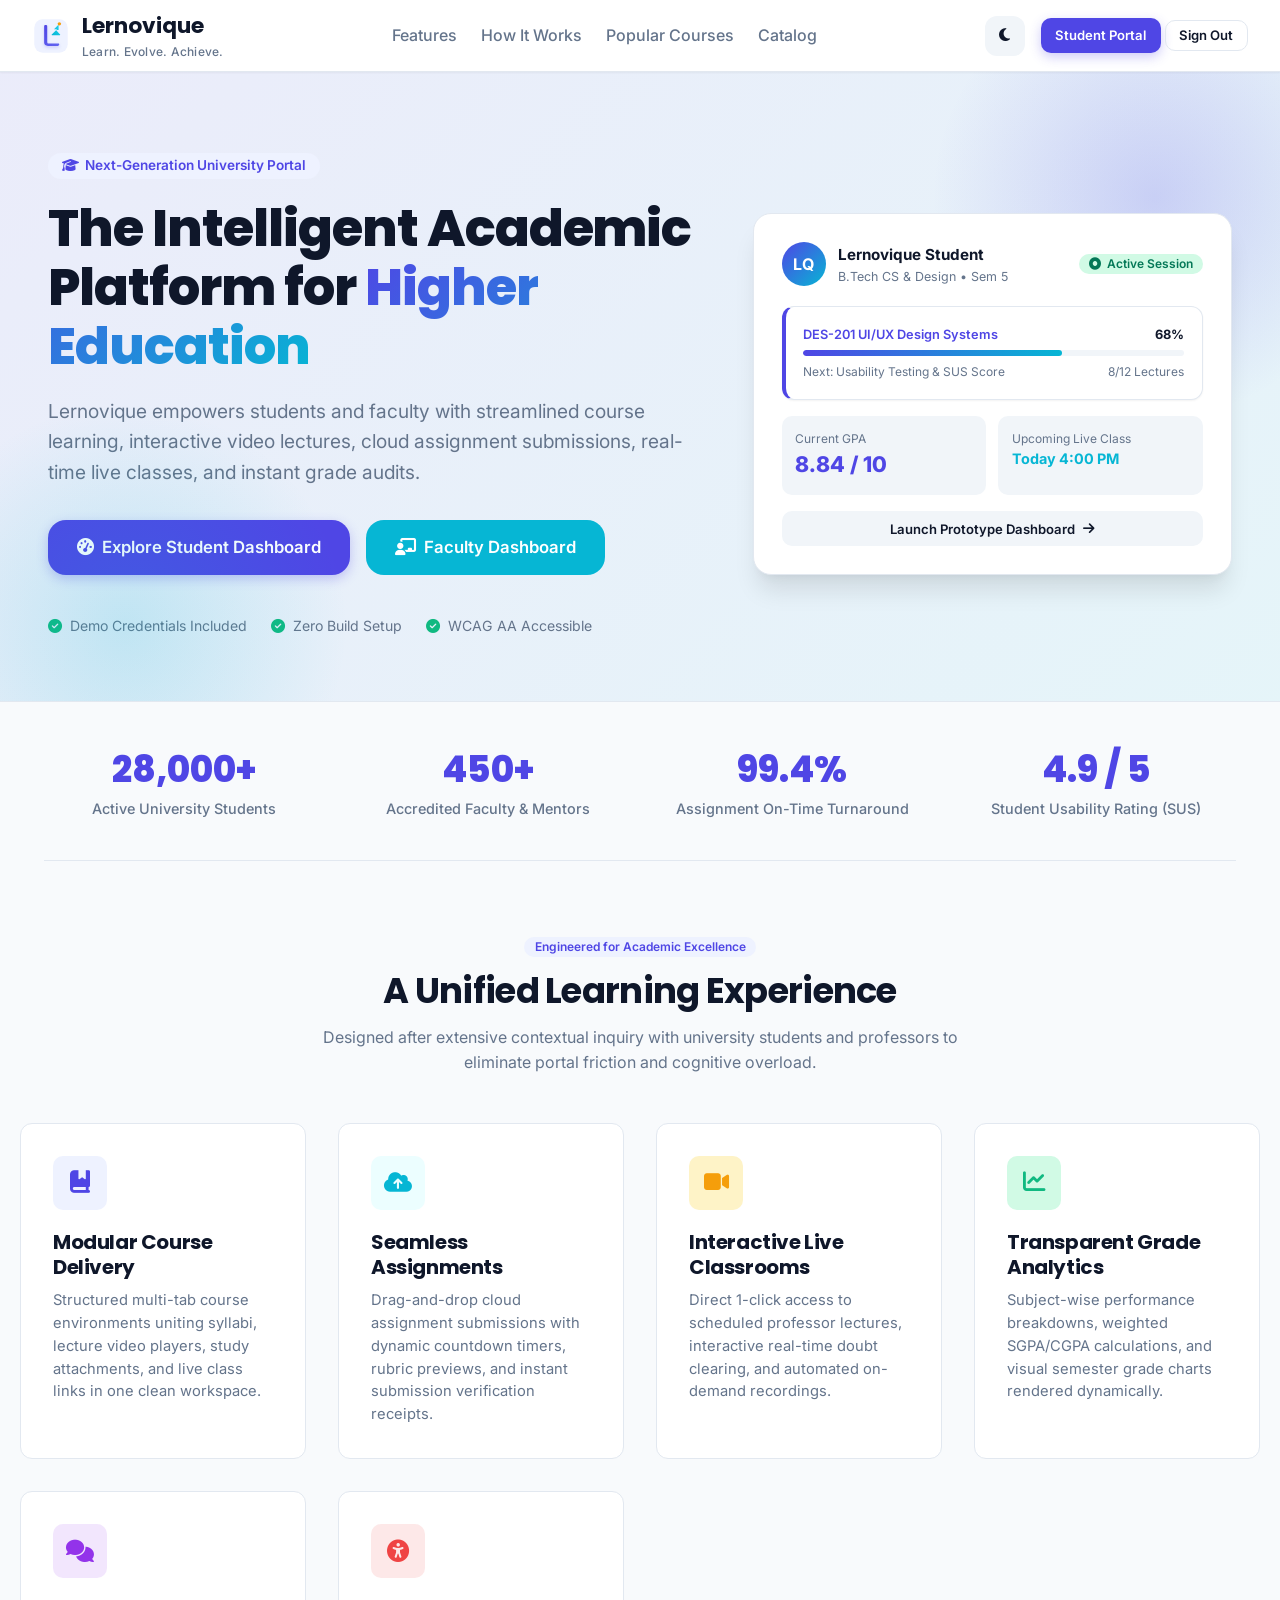
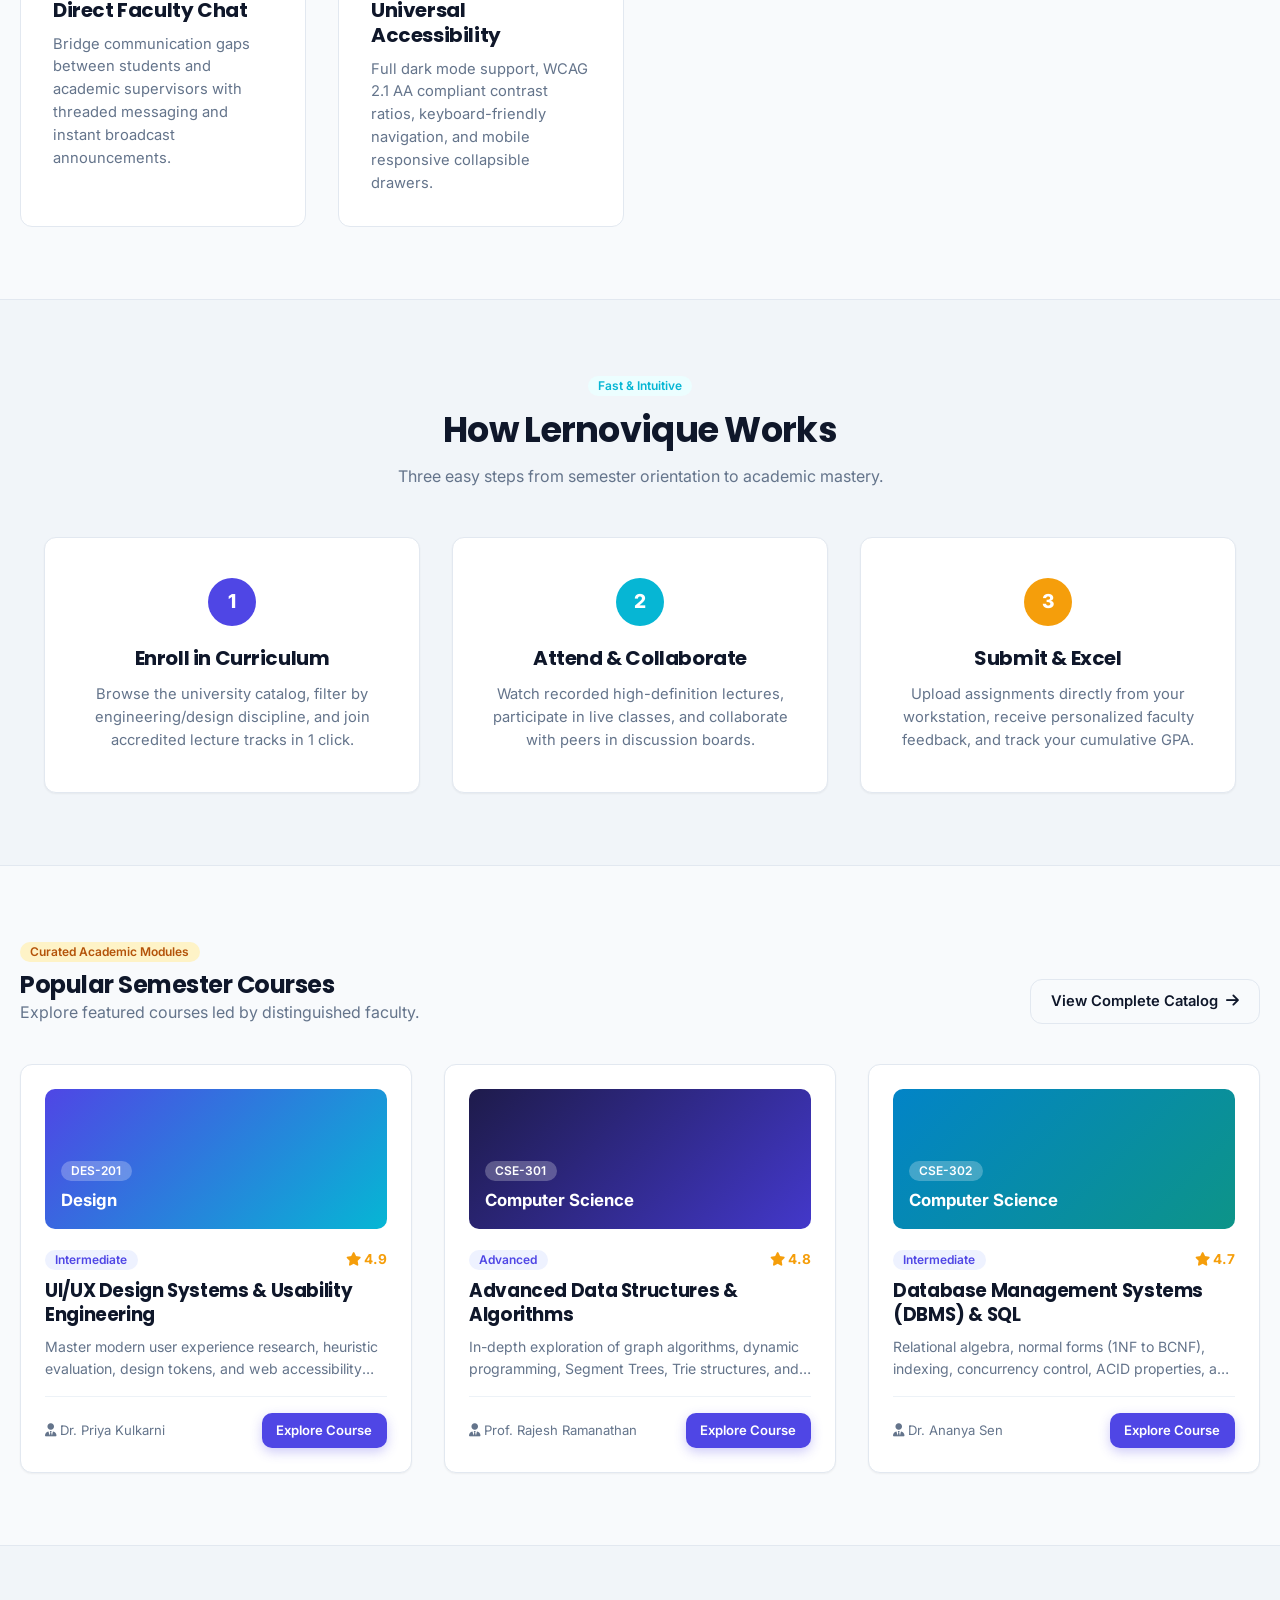
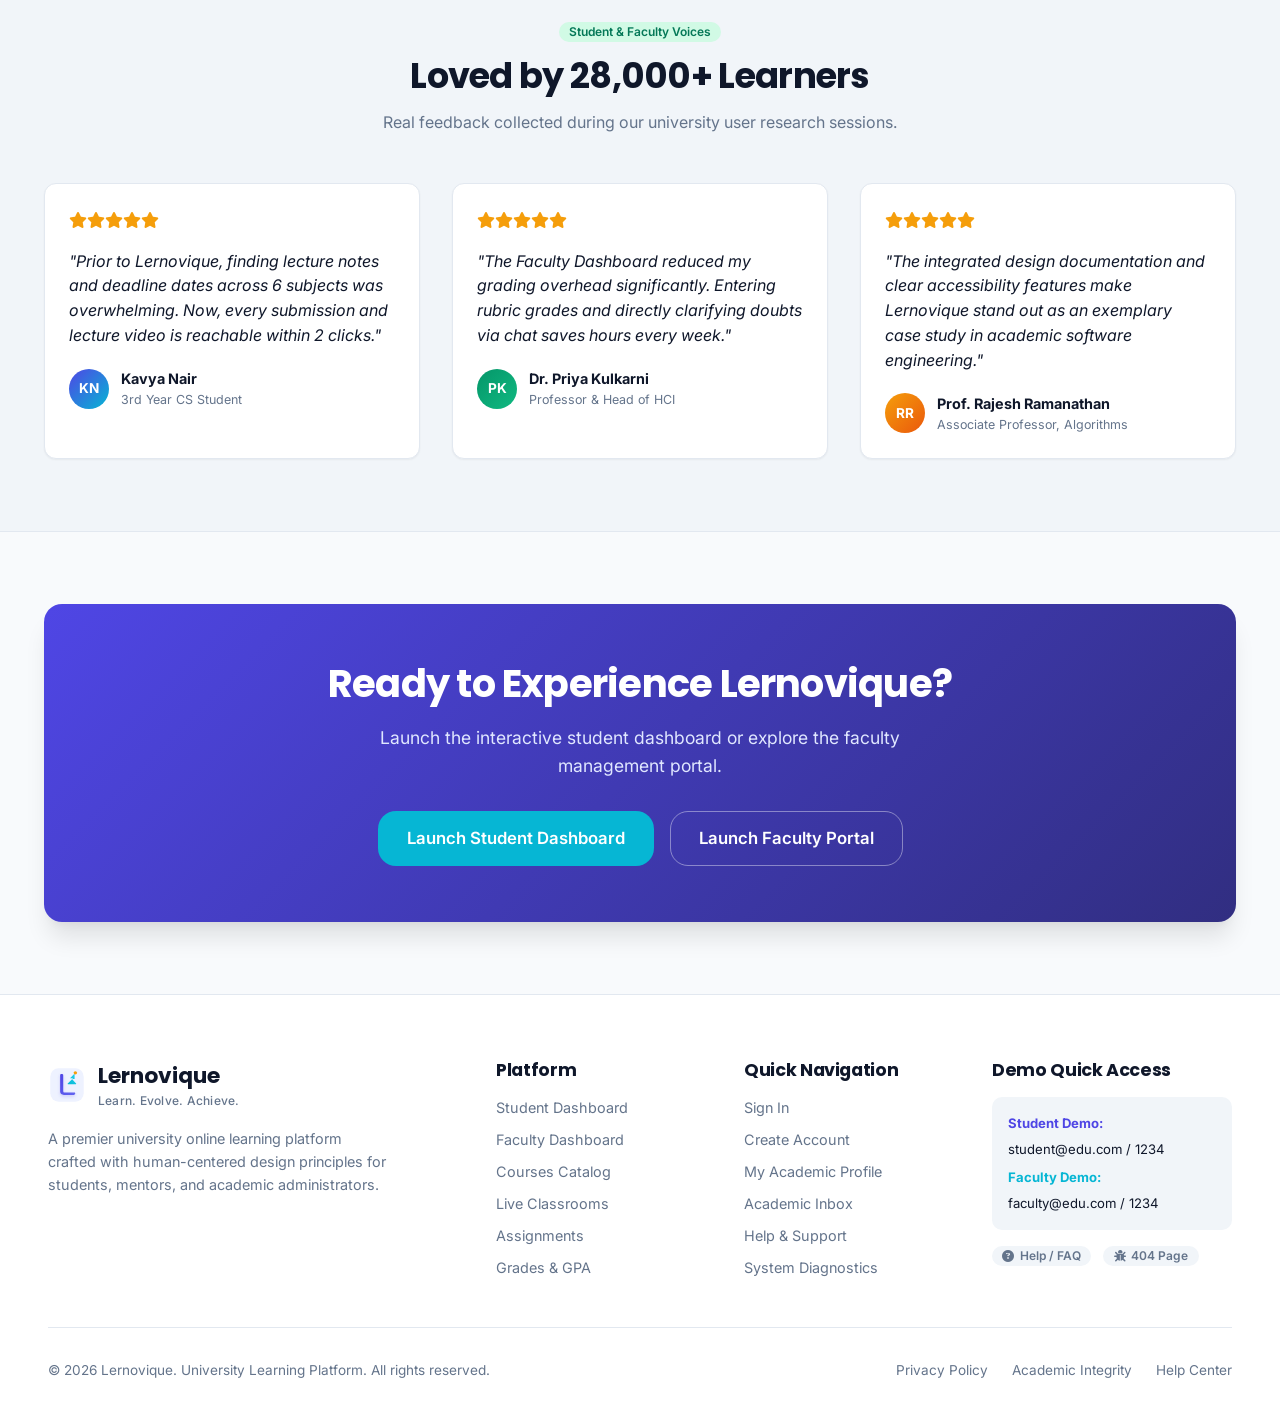
==== index.html @ 309f70dd "Initial Lernovique website" ====
<!DOCTYPE html>
<html lang="en">

<head>
  <meta charset="UTF-8">
  <meta name="viewport" content="width=device-width, initial-scale=1.0">
  <title>Lernovique - University Online Learning Platform | Learn. Evolve. Achieve.</title>
  <meta name="description"
    content="Lernovique is a state-of-the-art university online learning platform empowering students and faculty with modern course delivery, interactive assignments, live classrooms, and real-time grades.">
  <link rel="icon" type="image/svg+xml" href="assets/logo.svg">
  <link rel="stylesheet" href="https://cdnjs.cloudflare.com/ajax/libs/font-awesome/6.4.0/css/all.min.css">
  <link rel="stylesheet" href="css/style.css">
  <style>
    /* Landing page custom hero & section styling */
    .hero-section {
      background: linear-gradient(135deg, rgba(79, 70, 229, 0.08) 0%, rgba(6, 182, 212, 0.08) 100%);
      padding: 5rem 1.5rem 4rem;
      border-bottom: 1px solid var(--border-color);
      position: relative;
      overflow: hidden;
    }

    .hero-glow-1 {
      position: absolute;
      top: -100px;
      right: -100px;
      width: 450px;
      height: 450px;
      background: radial-gradient(circle, rgba(79, 70, 229, 0.2) 0%, transparent 70%);
      pointer-events: none;
    }

    .hero-glow-2 {
      position: absolute;
      bottom: -150px;
      left: -100px;
      width: 450px;
      height: 450px;
      background: radial-gradient(circle, rgba(6, 182, 212, 0.18) 0%, transparent 70%);
      pointer-events: none;
    }

    .hero-grid {
      display: grid;
      grid-template-columns: 1.15fr 0.85fr;
      gap: 3.5rem;
      align-items: center;
    }

    .hero-title {
      font-size: 3.2rem;
      font-weight: 800;
      line-height: 1.15;
      margin-bottom: 1.25rem;
    }

    .hero-title .gradient-text {
      background: linear-gradient(135deg, var(--primary) 0%, var(--secondary) 100%);
      -webkit-background-clip: text;
      -webkit-text-fill-color: transparent;
    }

    .hero-lead {
      font-size: 1.2rem;
      color: var(--text-muted);
      margin-bottom: 2rem;
      line-height: 1.6;
    }

    .hero-cta-group {
      display: flex;
      gap: 1rem;
      flex-wrap: wrap;
      margin-bottom: 2.5rem;
    }

    .hero-card-preview {
      background: var(--bg-surface);
      border: 1px solid var(--border-color);
      border-radius: var(--radius-xl);
      padding: 1.75rem;
      box-shadow: var(--shadow-xl);
      position: relative;
    }

    .stats-bar {
      display: grid;
      grid-template-columns: repeat(4, 1fr);
      gap: 1.5rem;
      padding: 2.5rem 0;
      border-bottom: 1px solid var(--border-color);
    }

    .stat-item {
      text-align: center;
    }

    .stat-number {
      font-size: 2.25rem;
      font-weight: 800;
      color: var(--primary);
      font-family: var(--font-heading);
    }

    .stat-label {
      color: var(--text-muted);
      font-size: 0.9rem;
      font-weight: 500;
    }

    .section-spacing {
      padding: 4.5rem 0;
    }

    .section-header {
      text-align: center;
      max-width: 680px;
      margin: 0 auto 3rem;
    }

    .section-header h2 {
      font-size: 2.2rem;
      margin-bottom: 0.75rem;
    }

    .features-grid {
      display: grid;
      grid-template-columns: repeat(auto-fit, minmax(280px, 1fr));
      gap: 2rem;
    }

    .feature-card {
      background: var(--bg-surface);
      border: 1px solid var(--border-color);
      border-radius: var(--radius-lg);
      padding: 2rem;
      transition: all var(--transition-fast);
    }

    .feature-card:hover {
      transform: translateY(-5px);
      box-shadow: var(--shadow-lg);
      border-color: var(--primary);
    }

    .feature-icon-wrapper {
      width: 54px;
      height: 54px;
      border-radius: var(--radius-md);
      display: flex;
      align-items: center;
      justify-content: center;
      font-size: 1.4rem;
      margin-bottom: 1.25rem;
    }

    .course-card-grid {
      display: grid;
      grid-template-columns: repeat(auto-fit, minmax(320px, 1fr));
      gap: 2rem;
    }

    .landing-footer {
      background: var(--bg-surface);
      border-top: 1px solid var(--border-color);
      padding: 4rem 1.5rem 2rem;
    }

    .footer-grid {
      display: grid;
      grid-template-columns: 2fr 1fr 1fr 1.2fr;
      gap: 3rem;
      margin-bottom: 3rem;
    }

    @media (max-width: 900px) {
      .hero-grid {
        grid-template-columns: 1fr;
      }

      .hero-title {
        font-size: 2.4rem;
      }

      .stats-bar {
        grid-template-columns: repeat(2, 1fr);
      }

      .footer-grid {
        grid-template-columns: 1fr 1fr;
      }
    }

    @media (max-width: 600px) {
      .footer-grid {
        grid-template-columns: 1fr;
      }
    }
  </style>
</head>

<body>

  <!-- Top Navigation Bar -->
  <header class="top-navbar">
    <div class="navbar-left">
      <a href="index.html" class="brand-badge">
        <img src="assets/logo.svg" alt="Lernovique Logo" class="brand-logo-img">
        <div>
          <span>Lernovique</span>
          <span class="brand-tagline-text">Learn. Evolve. Achieve.</span>
        </div>
      </a>
    </div>

    <nav class="navbar-center" style="display: flex; gap: 1.5rem; align-items: center;">
      <a href="#features" style="font-weight: 500; color: var(--text-muted);">Features</a>
      <a href="#how-it-works" style="font-weight: 500; color: var(--text-muted);">How It Works</a>
      <a href="#courses" style="font-weight: 500; color: var(--text-muted);">Popular Courses</a>
      <a href="pages/courses.html" style="font-weight: 500; color: var(--text-muted);">Catalog</a>
    </nav>

    <div class="navbar-right">
      <button class="btn btn-icon-only btn-subtle theme-toggle-btn" onclick="toggleTheme()" aria-label="Toggle Theme">
        <i class="fa-solid fa-moon"></i>
      </button>

      <div class="guest-only" style="display: flex; gap: 0.75rem;">
        <a href="pages/login.html" class="btn btn-outline btn-sm">Log In</a>
        <a href="pages/login.html?tab=register" class="btn btn-primary btn-sm">Get Started</a>
      </div>

      <div class="auth-only" style="display: none; align-items: center; gap: 0.75rem;">
        <a href="pages/dashboard.html" class="btn btn-primary btn-sm role-student-only">Student Portal</a>
        <a href="pages/faculty-dashboard.html" class="btn btn-primary btn-sm role-faculty-only">Faculty Portal</a>
        <button class="btn btn-outline btn-sm" onclick="handleLogout()">Sign Out</button>
      </div>
    </div>
  </header>

  <!-- Hero Section -->
  <section class="hero-section">
    <div class="hero-glow-1"></div>
    <div class="hero-glow-2"></div>
    <div class="container hero-grid">
      <div>
        <div class="badge badge-primary" style="margin-bottom: 1.25rem; font-size: 0.85rem; padding: 0.4rem 0.9rem;">
          <i class="fa-solid fa-graduation-cap"></i> Next-Generation University Portal
        </div>
        <h1 class="hero-title">
          The Intelligent Academic Platform for <span class="gradient-text">Higher Education</span>
        </h1>
        <p class="hero-lead">
          Lernovique empowers students and faculty with streamlined course learning, interactive video lectures, cloud
          assignment submissions, real-time live classes, and instant grade audits.
        </p>

        <div class="hero-cta-group">
          <a href="pages/dashboard.html" class="btn btn-primary btn-lg">
            <i class="fa-solid fa-gauge-high"></i> Explore Student Dashboard
          </a>
          <a href="pages/faculty-dashboard.html" class="btn btn-secondary btn-lg">
            <i class="fa-solid fa-chalkboard-user"></i> Faculty Dashboard
          </a>
        </div>

        <div style="display: flex; align-items: center; gap: 1.5rem; font-size: 0.88rem; color: var(--text-muted);">
          <div style="display: flex; align-items: center; gap: 0.5rem;">
            <i class="fa-solid fa-circle-check" style="color: var(--success);"></i> Demo Credentials Included
          </div>
          <div style="display: flex; align-items: center; gap: 0.5rem;">
            <i class="fa-solid fa-circle-check" style="color: var(--success);"></i> Zero Build Setup
          </div>
          <div style="display: flex; align-items: center; gap: 0.5rem;">
            <i class="fa-solid fa-circle-check" style="color: var(--success);"></i> WCAG AA Accessible
          </div>
        </div>
      </div>

      <!-- Hero Card Interactive Teaser -->
      <div class="hero-card-preview">
        <div style="display: flex; justify-content: space-between; align-items: center; margin-bottom: 1.25rem;">
          <div style="display: flex; align-items: center; gap: 0.75rem;">
            <div class="user-avatar" style="width: 44px; height: 44px; font-size: 1rem;">LQ</div>
            <div>
              <div style="font-weight: 700; font-size: 0.95rem;">Lernovique Student</div>
              <div style="font-size: 0.78rem; color: var(--text-muted);">B.Tech CS & Design • Sem 5</div>
            </div>
          </div>
          <span class="badge badge-success"><i class="fa-solid fa-circle-dot"></i> Active Session</span>
        </div>

        <div class="card" style="margin-bottom: 1rem; border-left: 4px solid var(--primary); padding: 1.1rem;">
          <div style="display: flex; justify-content: space-between; font-size: 0.8rem; margin-bottom: 0.35rem;">
            <span style="font-weight: 600; color: var(--primary);">DES-201 UI/UX Design Systems</span>
            <span style="font-weight: 700;">68%</span>
          </div>
          <div class="progress-bar-container" style="height: 6px;">
            <div class="progress-bar-fill" style="width: 68%;"></div>
          </div>
          <div
            style="font-size: 0.75rem; color: var(--text-muted); margin-top: 0.4rem; display: flex; justify-content: space-between;">
            <span>Next: Usability Testing & SUS Score</span>
            <span>8/12 Lectures</span>
          </div>
        </div>

        <div style="display: grid; grid-template-columns: 1fr 1fr; gap: 0.75rem; margin-bottom: 1rem;">
          <div style="background: var(--bg-subtle); padding: 0.85rem; border-radius: var(--radius-md);">
            <div style="font-size: 0.75rem; color: var(--text-muted);">Current GPA</div>
            <div style="font-size: 1.35rem; font-weight: 800; color: var(--primary);">8.84 / 10</div>
          </div>
          <div style="background: var(--bg-subtle); padding: 0.85rem; border-radius: var(--radius-md);">
            <div style="font-size: 0.75rem; color: var(--text-muted);">Upcoming Live Class</div>
            <div style="font-size: 0.9rem; font-weight: 700; color: var(--secondary);">Today 4:00 PM</div>
          </div>
        </div>

        <div style="text-align: center;">
          <a href="pages/dashboard.html" class="btn btn-subtle btn-sm" style="width: 100%;">
            Launch Prototype Dashboard <i class="fa-solid fa-arrow-right"></i>
          </a>
        </div>
      </div>
    </div>
  </section>

  <!-- Statistics Bar -->
  <section class="container">
    <div class="stats-bar">
      <div class="stat-item">
        <div class="stat-number">28,000+</div>
        <div class="stat-label">Active University Students</div>
      </div>
      <div class="stat-item">
        <div class="stat-number">450+</div>
        <div class="stat-label">Accredited Faculty & Mentors</div>
      </div>
      <div class="stat-item">
        <div class="stat-number">99.4%</div>
        <div class="stat-label">Assignment On-Time Turnaround</div>
      </div>
      <div class="stat-item">
        <div class="stat-number">4.9 / 5</div>
        <div class="stat-label">Student Usability Rating (SUS)</div>
      </div>
    </div>
  </section>

  <!-- Features Section -->
  <section id="features" class="container section-spacing">
    <div class="section-header">
      <span class="badge badge-primary" style="margin-bottom: 0.75rem;">Engineered for Academic Excellence</span>
      <h2>A Unified Learning Experience</h2>
      <p style="color: var(--text-muted);">Designed after extensive contextual inquiry with university students and
        professors to eliminate portal friction and cognitive overload.</p>
    </div>

    <div class="features-grid">
      <div class="feature-card">
        <div class="feature-icon-wrapper" style="background: var(--primary-light); color: var(--primary);">
          <i class="fa-solid fa-book-bookmark"></i>
        </div>
        <h3 style="margin-bottom: 0.6rem;">Modular Course Delivery</h3>
        <p style="color: var(--text-muted); font-size: 0.92rem;">
          Structured multi-tab course environments uniting syllabi, lecture video players, study attachments, and live
          class links in one clean workspace.
        </p>
      </div>

      <div class="feature-card">
        <div class="feature-icon-wrapper" style="background: var(--secondary-light); color: var(--secondary);">
          <i class="fa-solid fa-cloud-arrow-up"></i>
        </div>
        <h3 style="margin-bottom: 0.6rem;">Seamless Assignments</h3>
        <p style="color: var(--text-muted); font-size: 0.92rem;">
          Drag-and-drop cloud assignment submissions with dynamic countdown timers, rubric previews, and instant
          submission verification receipts.
        </p>
      </div>

      <div class="feature-card">
        <div class="feature-icon-wrapper" style="background: var(--accent-light); color: var(--accent);">
          <i class="fa-solid fa-video"></i>
        </div>
        <h3 style="margin-bottom: 0.6rem;">Interactive Live Classrooms</h3>
        <p style="color: var(--text-muted); font-size: 0.92rem;">
          Direct 1-click access to scheduled professor lectures, interactive real-time doubt clearing, and automated
          on-demand recordings.
        </p>
      </div>

      <div class="feature-card">
        <div class="feature-icon-wrapper" style="background: var(--success-light); color: var(--success);">
          <i class="fa-solid fa-chart-line"></i>
        </div>
        <h3 style="margin-bottom: 0.6rem;">Transparent Grade Analytics</h3>
        <p style="color: var(--text-muted); font-size: 0.92rem;">
          Subject-wise performance breakdowns, weighted SGPA/CGPA calculations, and visual semester grade charts
          rendered dynamically.
        </p>
      </div>

      <div class="feature-card">
        <div class="feature-icon-wrapper" style="background: rgba(147, 51, 234, 0.12); color: #9333EA;">
          <i class="fa-solid fa-comments"></i>
        </div>
        <h3 style="margin-bottom: 0.6rem;">Direct Faculty Chat</h3>
        <p style="color: var(--text-muted); font-size: 0.92rem;">
          Bridge communication gaps between students and academic supervisors with threaded messaging and instant
          broadcast announcements.
        </p>
      </div>

      <div class="feature-card">
        <div class="feature-icon-wrapper" style="background: rgba(239, 68, 68, 0.12); color: var(--danger);">
          <i class="fa-solid fa-universal-access"></i>
        </div>
        <h3 style="margin-bottom: 0.6rem;">Universal Accessibility</h3>
        <p style="color: var(--text-muted); font-size: 0.92rem;">
          Full dark mode support, WCAG 2.1 AA compliant contrast ratios, keyboard-friendly navigation, and mobile
          responsive collapsible drawers.
        </p>
      </div>
    </div>
  </section>

  <!-- How It Works Section -->
  <section id="how-it-works"
    style="background-color: var(--bg-subtle); padding: 4.5rem 0; border-top: 1px solid var(--border-color); border-bottom: 1px solid var(--border-color);">
    <div class="container">
      <div class="section-header">
        <span class="badge badge-secondary" style="margin-bottom: 0.75rem;">Fast & Intuitive</span>
        <h2>How Lernovique Works</h2>
        <p style="color: var(--text-muted);">Three easy steps from semester orientation to academic mastery.</p>
      </div>

      <div style="display: grid; grid-template-columns: repeat(auto-fit, minmax(280px, 1fr)); gap: 2rem;">
        <div class="card" style="text-align: center; padding: 2.5rem 1.5rem;">
          <div
            style="width: 48px; height: 48px; border-radius: 50%; background: var(--primary); color: #fff; display: flex; align-items: center; justify-content: center; margin: 0 auto 1.25rem; font-weight: 800; font-size: 1.2rem;">
            1</div>
          <h3 style="margin-bottom: 0.75rem;">Enroll in Curriculum</h3>
          <p style="color: var(--text-muted); font-size: 0.92rem;">Browse the university catalog, filter by
            engineering/design discipline, and join accredited lecture tracks in 1 click.</p>
        </div>

        <div class="card" style="text-align: center; padding: 2.5rem 1.5rem;">
          <div
            style="width: 48px; height: 48px; border-radius: 50%; background: var(--secondary); color: #fff; display: flex; align-items: center; justify-content: center; margin: 0 auto 1.25rem; font-weight: 800; font-size: 1.2rem;">
            2</div>
          <h3 style="margin-bottom: 0.75rem;">Attend & Collaborate</h3>
          <p style="color: var(--text-muted); font-size: 0.92rem;">Watch recorded high-definition lectures, participate
            in live classes, and collaborate with peers in discussion boards.</p>
        </div>

        <div class="card" style="text-align: center; padding: 2.5rem 1.5rem;">
          <div
            style="width: 48px; height: 48px; border-radius: 50%; background: var(--accent); color: #fff; display: flex; align-items: center; justify-content: center; margin: 0 auto 1.25rem; font-weight: 800; font-size: 1.2rem;">
            3</div>
          <h3 style="margin-bottom: 0.75rem;">Submit & Excel</h3>
          <p style="color: var(--text-muted); font-size: 0.92rem;">Upload assignments directly from your workstation,
            receive personalized faculty feedback, and track your cumulative GPA.</p>
        </div>
      </div>
    </div>
  </section>

  <!-- Popular Courses Section -->
  <section id="courses" class="container section-spacing">
    <div
      style="display: flex; justify-content: space-between; align-items: flex-end; margin-bottom: 2.5rem; flex-wrap: wrap; gap: 1rem;">
      <div>
        <span class="badge badge-accent" style="margin-bottom: 0.5rem;">Curated Academic Modules</span>
        <h2>Popular Semester Courses</h2>
        <p style="color: var(--text-muted);">Explore featured courses led by distinguished faculty.</p>
      </div>
      <a href="pages/courses.html" class="btn btn-outline">
        View Complete Catalog <i class="fa-solid fa-arrow-right"></i>
      </a>
    </div>

    <div class="course-card-grid" id="featured-courses-container">
      <!-- Injected via JavaScript from mock-data.js -->
    </div>
  </section>

  <!-- Testimonials -->
  <section
    style="background-color: var(--bg-subtle); padding: 4.5rem 0; border-top: 1px solid var(--border-color); border-bottom: 1px solid var(--border-color);">
    <div class="container">
      <div class="section-header">
        <span class="badge badge-success" style="margin-bottom: 0.75rem;">Student & Faculty Voices</span>
        <h2>Loved by 28,000+ Learners</h2>
        <p style="color: var(--text-muted);">Real feedback collected during our university user research sessions.</p>
      </div>

      <div style="display: grid; grid-template-columns: repeat(auto-fit, minmax(300px, 1fr)); gap: 2rem;">
        <div class="card">
          <div style="color: #F59E0B; margin-bottom: 1rem;">
            <i class="fa-solid fa-star"></i><i class="fa-solid fa-star"></i><i class="fa-solid fa-star"></i><i
              class="fa-solid fa-star"></i><i class="fa-solid fa-star"></i>
          </div>
          <p style="font-style: italic; color: var(--text-main); margin-bottom: 1.25rem;">
            "Prior to Lernovique, finding lecture notes and deadline dates across 6 subjects was overwhelming. Now,
            every submission and lecture video is reachable within 2 clicks."
          </p>
          <div style="display: flex; align-items: center; gap: 0.75rem;">
            <div class="user-avatar" style="width: 40px; height: 40px;">KN</div>
            <div>
              <div style="font-weight: 700; font-size: 0.9rem;">Kavya Nair</div>
              <div style="font-size: 0.78rem; color: var(--text-muted);">3rd Year CS Student</div>
            </div>
          </div>
        </div>

        <div class="card">
          <div style="color: #F59E0B; margin-bottom: 1rem;">
            <i class="fa-solid fa-star"></i><i class="fa-solid fa-star"></i><i class="fa-solid fa-star"></i><i
              class="fa-solid fa-star"></i><i class="fa-solid fa-star"></i>
          </div>
          <p style="font-style: italic; color: var(--text-main); margin-bottom: 1.25rem;">
            "The Faculty Dashboard reduced my grading overhead significantly. Entering rubric grades and directly
            clarifying doubts via chat saves hours every week."
          </p>
          <div style="display: flex; align-items: center; gap: 0.75rem;">
            <div class="user-avatar"
              style="width: 40px; height: 40px; background: linear-gradient(135deg, #059669, #10B981);">PK</div>
            <div>
              <div style="font-weight: 700; font-size: 0.9rem;">Dr. Priya Kulkarni</div>
              <div style="font-size: 0.78rem; color: var(--text-muted);">Professor & Head of HCI</div>
            </div>
          </div>
        </div>

        <div class="card">
          <div style="color: #F59E0B; margin-bottom: 1rem;">
            <i class="fa-solid fa-star"></i><i class="fa-solid fa-star"></i><i class="fa-solid fa-star"></i><i
              class="fa-solid fa-star"></i><i class="fa-solid fa-star"></i>
          </div>
          <p style="font-style: italic; color: var(--text-main); margin-bottom: 1.25rem;">
            "The integrated design documentation and clear accessibility features make Lernovique stand out as an
            exemplary case study in academic software engineering."
          </p>
          <div style="display: flex; align-items: center; gap: 0.75rem;">
            <div class="user-avatar"
              style="width: 40px; height: 40px; background: linear-gradient(135deg, #F59E0B, #EA580C);">RR</div>
            <div>
              <div style="font-weight: 700; font-size: 0.9rem;">Prof. Rajesh Ramanathan</div>
              <div style="font-size: 0.78rem; color: var(--text-muted);">Associate Professor, Algorithms</div>
            </div>
          </div>
        </div>
      </div>
    </div>
  </section>

  <!-- CTA Banner -->
  <section class="container" style="padding: 4.5rem 1.5rem;">
    <div
      style="background: linear-gradient(135deg, var(--primary) 0%, #312E81 100%); border-radius: var(--radius-xl); padding: 3.5rem 2rem; color: #FFFFFF; text-align: center; position: relative; overflow: hidden; box-shadow: var(--shadow-xl);">
      <h2 style="color: #FFFFFF; font-size: 2.4rem; margin-bottom: 1rem;">Ready to Experience Lernovique?</h2>
      <p style="color: #E0E7FF; max-width: 620px; margin: 0 auto 2rem; font-size: 1.1rem;">
        Launch the interactive student dashboard or explore the faculty management portal.
      </p>
      <div style="display: flex; justify-content: center; gap: 1rem; flex-wrap: wrap;">
        <a href="pages/dashboard.html" class="btn btn-secondary btn-lg">Launch Student Dashboard</a>
        <a href="pages/faculty-dashboard.html" class="btn btn-outline btn-lg"
          style="color: #FFFFFF; border-color: rgba(255,255,255,0.4);">Launch Faculty Portal</a>
      </div>
    </div>
  </section>

  <!-- Footer -->
  <footer class="landing-footer">
    <div class="container">
      <div class="footer-grid">
        <div>
          <div class="brand-badge" style="margin-bottom: 1rem;">
            <img src="assets/logo.svg" alt="Lernovique Logo" class="brand-logo-img">
            <div>
              <span>Lernovique</span>
              <span class="brand-tagline-text">Learn. Evolve. Achieve.</span>
            </div>
          </div>
          <p style="color: var(--text-muted); font-size: 0.9rem; line-height: 1.6; max-width: 340px;">
            A premier university online learning platform crafted with human-centered design principles for students,
            mentors, and academic administrators.
          </p>
        </div>

        <div>
          <h4 style="margin-bottom: 1rem;">Platform</h4>
          <ul style="list-style: none; display: flex; flex-direction: column; gap: 0.6rem; font-size: 0.9rem;">
            <li><a href="pages/dashboard.html" style="color: var(--text-muted);">Student Dashboard</a></li>
            <li><a href="pages/faculty-dashboard.html" style="color: var(--text-muted);">Faculty Dashboard</a></li>
            <li><a href="pages/courses.html" style="color: var(--text-muted);">Courses Catalog</a></li>
            <li><a href="pages/live.html" style="color: var(--text-muted);">Live Classrooms</a></li>
            <li><a href="pages/assignments.html" style="color: var(--text-muted);">Assignments</a></li>
            <li><a href="pages/grades.html" style="color: var(--text-muted);">Grades & GPA</a></li>
          </ul>
        </div>

        <div>
          <h4 style="margin-bottom: 1rem;">Quick Navigation</h4>
          <ul style="list-style: none; display: flex; flex-direction: column; gap: 0.6rem; font-size: 0.9rem;">
            <li><a href="pages/login.html" style="color: var(--text-muted);">Sign In</a></li>
            <li><a href="pages/login.html?tab=register" style="color: var(--text-muted);">Create Account</a></li>
            <li><a href="pages/profile.html" style="color: var(--text-muted);">My Academic Profile</a></li>
            <li><a href="pages/messages.html" style="color: var(--text-muted);">Academic Inbox</a></li>
            <li><a href="pages/help.html" style="color: var(--text-muted);">Help & Support</a></li>
            <li><a href="pages/404.html" style="color: var(--text-muted);">System Diagnostics</a></li>
          </ul>
        </div>

        <div>
          <h4 style="margin-bottom: 1rem;">Demo Quick Access</h4>
          <div
            style="background: var(--bg-subtle); padding: 1rem; border-radius: var(--radius-md); font-size: 0.82rem; margin-bottom: 1rem;">
            <div style="font-weight: 700; margin-bottom: 0.35rem; color: var(--primary);">Student Demo:</div>
            <div>student@edu.com / 1234</div>
            <div style="font-weight: 700; margin-top: 0.5rem; margin-bottom: 0.35rem; color: var(--secondary);">Faculty
              Demo:</div>
            <div>faculty@edu.com / 1234</div>
          </div>
          <div style="display: flex; gap: 0.75rem;">
            <a href="pages/help.html" class="badge badge-subtle"><i class="fa-solid fa-circle-question"></i> Help /
              FAQ</a>
            <a href="pages/404.html" class="badge badge-subtle"><i class="fa-solid fa-bug"></i> 404 Page</a>
          </div>
        </div>
      </div>

      <div
        style="border-top: 1px solid var(--border-color); padding-top: 2rem; display: flex; justify-content: space-between; align-items: center; flex-wrap: wrap; gap: 1rem; font-size: 0.85rem; color: var(--text-muted);">
        <div>&copy; 2026 Lernovique. University Learning Platform. All rights reserved.</div>
        <div style="display: flex; gap: 1.5rem;">
          <a href="pages/help.html" style="color: var(--text-muted);">Privacy Policy</a>
          <a href="pages/help.html" style="color: var(--text-muted);">Academic Integrity</a>
          <a href="pages/help.html" style="color: var(--text-muted);">Help Center</a>
        </div>
      </div>
    </div>
  </footer>

  <!-- Scripts -->
  <script src="js/mock-data.js"></script>
  <script src="js/app.js"></script>
  <script>
    // Populate featured courses on landing page
    document.addEventListener("DOMContentLoaded", () => {
      const data = getLernoviqueData();
      const container = document.getElementById("featured-courses-container");
      if (container && data.courses) {
        const topCourses = data.courses.slice(0, 3);
        container.innerHTML = topCourses.map(course => `
          <div class="card card-interactive" style="display: flex; flex-direction: column;">
            <div style="height: 140px; border-radius: var(--radius-md); background: ${course.thumbnailGradient}; margin-bottom: 1.25rem; display: flex; align-items: flex-end; padding: 1rem; color: #FFFFFF;">
              <div>
                <span class="badge" style="background: rgba(255,255,255,0.25); color: #FFFFFF; backdrop-filter: blur(4px); margin-bottom: 0.4rem;">${course.code}</span>
                <div style="font-weight: 700; font-size: 1.05rem;">${course.category}</div>
              </div>
            </div>
            <div style="flex: 1;">
              <div style="display: flex; justify-content: space-between; align-items: center; margin-bottom: 0.5rem;">
                <span class="badge badge-primary">${course.level}</span>
                <span style="font-size: 0.85rem; font-weight: 700; color: #F59E0B;"><i class="fa-solid fa-star"></i> ${course.rating}</span>
              </div>
              <h3 style="font-size: 1.15rem; margin-bottom: 0.5rem; line-height: 1.35;">${course.title}</h3>
              <p style="color: var(--text-muted); font-size: 0.88rem; margin-bottom: 1rem; display: -webkit-box; -webkit-line-clamp: 2; -webkit-box-orient: vertical; overflow: hidden;">
                ${course.description}
              </p>
            </div>
            <div style="border-top: 1px solid var(--border-subtle); padding-top: 1rem; display: flex; justify-content: space-between; align-items: center;">
              <span style="font-size: 0.82rem; color: var(--text-muted);"><i class="fa-solid fa-user-tie"></i> ${course.instructor}</span>
              <a href="pages/course-detail.html?id=${course.id}" class="btn btn-primary btn-sm">Explore Course</a>
            </div>
          </div>
        `).join("");
      }
    });
  </script>
</body>

</html>
---- css/style.css ----
/* ==========================================================================
   Lernovique Design System & Global Styles
   Brand: Lernovique - University Online Learning Platform
   Tagline: Learn. Evolve. Achieve.
   Design Tokens:
   - Primary: #4F46E5, Secondary: #06B6D4, Accent: #F59E0B
   - Success: #10B981, Danger: #EF4444, Warning: #F59E0B
   - Light Mode: Bg #F8FAFC, Surface #FFFFFF, Text #0F172A, Muted #64748B
   - Dark Mode:  Bg #0F172A, Surface #1E293B, Text #F8FAFC, Muted #94A3B8
   - Typography: Poppins (Headings) + Inter (Body)
   ========================================================================== */

@import url('https://fonts.googleapis.com/css2?family=Inter:wght@300;400;500;600;700&family=Poppins:wght@500;600;700;800&display=swap');

:root {
  /* Colors */
  --primary: #4F46E5;
  --primary-hover: #4338CA;
  --primary-light: #EEF2FF;
  --primary-glow: rgba(79, 70, 229, 0.25);

  --secondary: #06B6D4;
  --secondary-hover: #0891B2;
  --secondary-light: #ECFEFF;

  --accent: #F59E0B;
  --accent-hover: #D97706;
  --accent-light: #FEF3C7;

  --success: #10B981;
  --success-light: #D1FAE5;
  --danger: #EF4444;
  --danger-light: #FEE2E2;

  /* Neutrals - Light Theme */
  --bg-main: #F8FAFC;
  --bg-surface: #FFFFFF;
  --bg-subtle: #F1F5F9;
  --bg-card: #FFFFFF;
  --border-color: #E2E8F0;
  --border-subtle: #EDF2F7;

  --text-main: #0F172A;
  --text-muted: #64748B;
  --text-inverse: #FFFFFF;

  /* Typography */
  --font-heading: 'Poppins', -apple-system, BlinkMacSystemFont, 'Segoe UI', Roboto, sans-serif;
  --font-body: 'Inter', -apple-system, BlinkMacSystemFont, 'Segoe UI', Roboto, sans-serif;

  /* Radius & Shadows */
  --radius-sm: 6px;
  --radius-md: 10px;
  --radius-lg: 12px;
  --radius-xl: 18px;
  --radius-full: 9999px;

  --shadow-sm: 0 1px 2px 0 rgba(0, 0, 0, 0.05);
  --shadow-md: 0 4px 6px -1px rgba(0, 0, 0, 0.07), 0 2px 4px -2px rgba(0, 0, 0, 0.05);
  --shadow-lg: 0 10px 15px -3px rgba(0, 0, 0, 0.08), 0 4px 6px -4px rgba(0, 0, 0, 0.04);
  --shadow-xl: 0 20px 25px -5px rgba(0, 0, 0, 0.1), 0 8px 10px -6px rgba(0, 0, 0, 0.05);
  --shadow-glow: 0 0 20px rgba(79, 70, 229, 0.2);

  /* Layout */
  --sidebar-width: 260px;
  --sidebar-collapsed-width: 76px;
  --navbar-height: 72px;
  --transition-fast: 0.18s ease;
  --transition-normal: 0.28s cubic-bezier(0.4, 0, 0.2, 1);
}

/* Dark Mode Overrides */
[data-theme="dark"] {
  --bg-main: #0B0F19;
  --bg-surface: #131C2E;
  --bg-subtle: #1A263D;
  --bg-card: #182235;
  --border-color: #26354D;
  --border-subtle: #1F2D42;

  --text-main: #F8FAFC;
  --text-muted: #94A3B8;
  --text-inverse: #0B0F19;

  --primary-light: rgba(79, 70, 229, 0.15);
  --secondary-light: rgba(6, 182, 212, 0.15);
  --accent-light: rgba(245, 158, 11, 0.15);
  --success-light: rgba(16, 185, 129, 0.15);
  --danger-light: rgba(239, 68, 68, 0.15);

  --shadow-md: 0 4px 12px 0 rgba(0, 0, 0, 0.45);
  --shadow-lg: 0 10px 25px -3px rgba(0, 0, 0, 0.5);
  --shadow-xl: 0 20px 30px -5px rgba(0, 0, 0, 0.6);
}

/* ==========================================================================
   Base & Resets
   ========================================================================== */
*, *::before, *::after {
  box-sizing: border-box;
  margin: 0;
  padding: 0;
}

html {
  font-size: 16px;
  scroll-behavior: smooth;
  text-rendering: optimizeLegibility;
  -webkit-font-smoothing: antialiased;
}

body {
  font-family: var(--font-body);
  font-size: 1rem;
  line-height: 1.55;
  color: var(--text-main);
  background-color: var(--bg-main);
  min-height: 100vh;
  display: flex;
  flex-direction: column;
  transition: background-color var(--transition-normal), color var(--transition-normal);
}

h1, h2, h3, h4, h5, h6 {
  font-family: var(--font-heading);
  color: var(--text-main);
  font-weight: 700;
  line-height: 1.25;
  letter-spacing: -0.02em;
}

h1 { font-size: 2rem; } /* 32px */
h2 { font-size: 1.5rem; } /* 24px */
h3 { font-size: 1.25rem; } /* 20px */
h4 { font-size: 1.1rem; }
p { margin-bottom: 0.75rem; }
p:last-child { margin-bottom: 0; }

a {
  color: var(--primary);
  text-decoration: none;
  transition: color var(--transition-fast);
}
a:hover {
  color: var(--primary-hover);
}

button, input, select, textarea {
  font-family: inherit;
  font-size: inherit;
  color: inherit;
}

img, svg {
  vertical-align: middle;
  max-width: 100%;
}

/* Accessible outline */
:focus-visible {
  outline: 2px solid var(--primary);
  outline-offset: 2px;
}

/* ==========================================================================
   Layout Containers
   ========================================================================== */
.site-wrapper {
  display: flex;
  min-height: 100vh;
  width: 100%;
}

.main-content {
  flex: 1;
  display: flex;
  flex-direction: column;
  min-width: 0;
  background-color: var(--bg-main);
}

.content-body {
  flex: 1;
  padding: 1.75rem 2rem;
  max-width: 1400px;
  width: 100%;
  margin: 0 auto;
}

.container {
  width: 100%;
  max-width: 1240px;
  margin: 0 auto;
  padding: 0 1.5rem;
}

/* ==========================================================================
   Navbar
   ========================================================================== */
.top-navbar {
  height: var(--navbar-height);
  background-color: var(--bg-surface);
  border-bottom: 1px solid var(--border-color);
  position: sticky;
  top: 0;
  z-index: 40;
  display: flex;
  align-items: center;
  justify-content: space-between;
  padding: 0 2rem;
  box-shadow: var(--shadow-sm);
  backdrop-filter: blur(10px);
}

.navbar-left {
  display: flex;
  align-items: center;
  gap: 1.25rem;
}

.brand-badge {
  display: flex;
  align-items: center;
  gap: 0.75rem;
  font-family: var(--font-heading);
  font-weight: 700;
  font-size: 1.35rem;
  color: var(--text-main);
}

.brand-logo-img {
  width: 38px;
  height: 38px;
  object-fit: contain;
}

.brand-tagline-text {
  font-size: 0.75rem;
  color: var(--text-muted);
  font-weight: 500;
  font-family: var(--font-body);
  display: block;
  letter-spacing: 0.02em;
}

.navbar-right {
  display: flex;
  align-items: center;
  gap: 1rem;
}

/* Search bar in nav */
.nav-search-box {
  position: relative;
  display: flex;
  align-items: center;
}
.nav-search-input {
  background-color: var(--bg-subtle);
  border: 1px solid var(--border-color);
  border-radius: var(--radius-full);
  padding: 0.5rem 1rem 0.5rem 2.4rem;
  font-size: 0.875rem;
  width: 240px;
  transition: all var(--transition-fast);
}
.nav-search-input:focus {
  width: 300px;
  border-color: var(--primary);
  background-color: var(--bg-surface);
  box-shadow: 0 0 0 3px var(--primary-glow);
}
.nav-search-icon {
  position: absolute;
  left: 0.85rem;
  color: var(--text-muted);
  font-size: 0.9rem;
  pointer-events: none;
}

/* ==========================================================================
   Sidebar Navigation
   ========================================================================== */
.sidebar {
  width: var(--sidebar-width);
  background-color: var(--bg-surface);
  border-right: 1px solid var(--border-color);
  display: flex;
  flex-direction: column;
  flex-shrink: 0;
  position: sticky;
  top: 0;
  height: 100vh;
  z-index: 50;
  transition: width var(--transition-normal), transform var(--transition-normal);
}

.sidebar-header {
  height: var(--navbar-height);
  display: flex;
  align-items: center;
  padding: 0 1.25rem;
  border-bottom: 1px solid var(--border-color);
  justify-content: space-between;
}

.sidebar-menu {
  list-style: none;
  padding: 1rem 0.75rem;
  overflow-y: auto;
  flex: 1;
}

.sidebar-section-title {
  font-size: 0.72rem;
  text-transform: uppercase;
  letter-spacing: 0.08em;
  font-weight: 700;
  color: var(--text-muted);
  padding: 0.85rem 0.75rem 0.35rem;
}

.sidebar-link {
  display: flex;
  align-items: center;
  gap: 0.85rem;
  padding: 0.7rem 0.85rem;
  color: var(--text-muted);
  font-weight: 500;
  font-size: 0.92rem;
  border-radius: var(--radius-lg);
  margin-bottom: 0.25rem;
  transition: all var(--transition-fast);
  position: relative;
}

.sidebar-link:hover {
  background-color: var(--bg-subtle);
  color: var(--primary);
  transform: translateX(3px);
}

.sidebar-link.active {
  background-color: var(--primary-light);
  color: var(--primary);
  font-weight: 600;
}

.sidebar-link.active::before {
  content: '';
  position: absolute;
  left: 0;
  top: 15%;
  height: 70%;
  width: 4px;
  background-color: var(--primary);
  border-radius: 0 4px 4px 0;
}

.sidebar-link i, .sidebar-link svg {
  font-size: 1.15rem;
  width: 20px;
  text-align: center;
}

.sidebar-footer {
  padding: 1rem;
  border-top: 1px solid var(--border-color);
  background-color: var(--bg-surface);
}

/* User mini profile in sidebar */
.user-profile-badge {
  display: flex;
  align-items: center;
  gap: 0.75rem;
  padding: 0.5rem;
  border-radius: var(--radius-md);
  background-color: var(--bg-subtle);
  cursor: pointer;
  transition: background-color var(--transition-fast);
}
.user-profile-badge:hover {
  background-color: var(--border-color);
}
.user-avatar {
  width: 38px;
  height: 38px;
  border-radius: 50%;
  background: linear-gradient(135deg, var(--primary), var(--secondary));
  color: #fff;
  font-weight: 700;
  font-size: 0.85rem;
  display: flex;
  align-items: center;
  justify-content: center;
  flex-shrink: 0;
}
.user-info-text {
  min-width: 0;
  flex: 1;
}
.user-name {
  font-size: 0.85rem;
  font-weight: 600;
  white-space: nowrap;
  overflow: hidden;
  text-overflow: ellipsis;
}
.user-role-label {
  font-size: 0.72rem;
  color: var(--text-muted);
  text-transform: capitalize;
}

/* ==========================================================================
   Buttons & Interactive Elements
   ========================================================================== */
.btn {
  display: inline-flex;
  align-items: center;
  justify-content: center;
  gap: 0.5rem;
  padding: 0.65rem 1.25rem;
  font-size: 0.92rem;
  font-weight: 600;
  border-radius: var(--radius-lg);
  cursor: pointer;
  border: 1px solid transparent;
  transition: all var(--transition-fast);
  white-space: nowrap;
}

.btn:active {
  transform: scale(0.98);
}

.btn-primary {
  background-color: var(--primary);
  color: #FFFFFF;
  box-shadow: 0 4px 12px rgba(79, 70, 229, 0.28);
}
.btn-primary:hover {
  background-color: var(--primary-hover);
  color: #FFFFFF;
  box-shadow: 0 6px 16px rgba(79, 70, 229, 0.38);
}

.btn-secondary {
  background-color: var(--secondary);
  color: #FFFFFF;
}
.btn-secondary:hover {
  background-color: var(--secondary-hover);
  color: #FFFFFF;
}

.btn-outline {
  background-color: transparent;
  border-color: var(--border-color);
  color: var(--text-main);
}
.btn-outline:hover {
  background-color: var(--bg-subtle);
  border-color: var(--text-muted);
}

.btn-subtle {
  background-color: var(--bg-subtle);
  color: var(--text-main);
}
.btn-subtle:hover {
  background-color: var(--border-color);
}

.btn-danger {
  background-color: var(--danger);
  color: #FFFFFF;
}
.btn-danger:hover {
  background-color: #DC2626;
  color: #FFFFFF;
}

.btn-success {
  background-color: var(--success);
  color: #FFFFFF;
}
.btn-success:hover {
  background-color: #059669;
  color: #FFFFFF;
}

.btn-sm {
  padding: 0.4rem 0.85rem;
  font-size: 0.82rem;
  border-radius: var(--radius-md);
}

.btn-lg {
  padding: 0.85rem 1.75rem;
  font-size: 1.05rem;
  border-radius: var(--radius-xl);
}

.btn-icon-only {
  width: 40px;
  height: 40px;
  padding: 0;
  border-radius: var(--radius-lg);
  display: inline-flex;
  align-items: center;
  justify-content: center;
}

/* ==========================================================================
   Cards & Surfaces
   ========================================================================== */
.card {
  background-color: var(--bg-card);
  border: 1px solid var(--border-color);
  border-radius: var(--radius-lg);
  padding: 1.5rem;
  box-shadow: var(--shadow-sm);
  transition: transform var(--transition-fast), box-shadow var(--transition-fast), border-color var(--transition-fast);
}

.card:hover {
  box-shadow: var(--shadow-md);
}

.card-interactive:hover {
  transform: translateY(-3px);
  border-color: var(--primary);
  box-shadow: var(--shadow-lg);
}

.card-header {
  display: flex;
  align-items: center;
  justify-content: space-between;
  margin-bottom: 1.25rem;
  padding-bottom: 0.75rem;
  border-bottom: 1px solid var(--border-subtle);
}

.card-title {
  font-size: 1.15rem;
  font-weight: 700;
  display: flex;
  align-items: center;
  gap: 0.5rem;
}

/* ==========================================================================
   Badges, Pills & Indicators
   ========================================================================== */
.badge {
  display: inline-flex;
  align-items: center;
  gap: 0.35rem;
  padding: 0.25rem 0.65rem;
  font-size: 0.75rem;
  font-weight: 600;
  border-radius: var(--radius-full);
  line-height: 1;
}

.badge-primary { background: var(--primary-light); color: var(--primary); }
.badge-secondary { background: var(--secondary-light); color: var(--secondary); }
.badge-accent { background: var(--accent-light); color: #B45309; }
.badge-success { background: var(--success-light); color: #047857; }
.badge-danger { background: var(--danger-light); color: #B91C1C; }
.badge-subtle { background: var(--bg-subtle); color: var(--text-muted); }

/* Status Dot */
.status-dot {
  width: 8px;
  height: 8px;
  border-radius: 50%;
  display: inline-block;
}
.status-dot.active { background-color: var(--success); box-shadow: 0 0 6px var(--success); }
.status-dot.pending { background-color: var(--accent); }
.status-dot.danger { background-color: var(--danger); }

/* ==========================================================================
   Progress Bar
   ========================================================================== */
.progress-bar-container {
  width: 100%;
  height: 8px;
  background-color: var(--bg-subtle);
  border-radius: var(--radius-full);
  overflow: hidden;
  position: relative;
}

.progress-bar-fill {
  height: 100%;
  background: linear-gradient(90deg, var(--primary), var(--secondary));
  border-radius: var(--radius-full);
  transition: width 0.6s cubic-bezier(0.4, 0, 0.2, 1);
}

/* ==========================================================================
   Breadcrumb & Page Header
   ========================================================================== */
.breadcrumb-nav {
  display: flex;
  align-items: center;
  gap: 0.5rem;
  font-size: 0.85rem;
  color: var(--text-muted);
  margin-bottom: 0.85rem;
}
.breadcrumb-nav a {
  color: var(--text-muted);
}
.breadcrumb-nav a:hover {
  color: var(--primary);
}
.breadcrumb-separator {
  opacity: 0.5;
}

.page-header-row {
  display: flex;
  align-items: center;
  justify-content: space-between;
  margin-bottom: 1.75rem;
  flex-wrap: wrap;
  gap: 1rem;
}
.page-title {
  font-size: 1.85rem;
  margin-bottom: 0.25rem;
}
.page-subtitle {
  color: var(--text-muted);
  font-size: 0.95rem;
}

/* ==========================================================================
   Tables
   ========================================================================== */
.table-responsive {
  width: 100%;
  overflow-x: auto;
  border-radius: var(--radius-lg);
  border: 1px solid var(--border-color);
  background-color: var(--bg-surface);
}

.custom-table {
  width: 100%;
  border-collapse: collapse;
  text-align: left;
  font-size: 0.92rem;
}

.custom-table th {
  background-color: var(--bg-subtle);
  color: var(--text-muted);
  font-weight: 600;
  padding: 0.85rem 1.25rem;
  font-size: 0.82rem;
  text-transform: uppercase;
  letter-spacing: 0.04em;
  border-bottom: 1px solid var(--border-color);
}

.custom-table td {
  padding: 1rem 1.25rem;
  border-bottom: 1px solid var(--border-color);
  color: var(--text-main);
  vertical-align: middle;
}

.custom-table tr:last-child td {
  border-bottom: none;
}

.custom-table tbody tr:hover {
  background-color: var(--bg-subtle);
}

/* ==========================================================================
   Forms & Inputs
   ========================================================================== */
.form-group {
  margin-bottom: 1.25rem;
}
.form-label {
  display: block;
  font-size: 0.88rem;
  font-weight: 600;
  margin-bottom: 0.45rem;
  color: var(--text-main);
}
.form-control {
  width: 100%;
  padding: 0.65rem 1rem;
  background-color: var(--bg-surface);
  border: 1px solid var(--border-color);
  border-radius: var(--radius-md);
  color: var(--text-main);
  font-size: 0.92rem;
  transition: all var(--transition-fast);
}
.form-control:focus {
  border-color: var(--primary);
  box-shadow: 0 0 0 3px var(--primary-glow);
  outline: none;
}
.form-hint {
  font-size: 0.78rem;
  color: var(--text-muted);
  margin-top: 0.35rem;
}

/* ==========================================================================
   Tabs
   ========================================================================== */
.tabs-nav {
  display: flex;
  border-bottom: 1px solid var(--border-color);
  gap: 0.5rem;
  margin-bottom: 1.5rem;
  overflow-x: auto;
}
.tab-btn {
  padding: 0.75rem 1.25rem;
  background: none;
  border: none;
  border-bottom: 2px solid transparent;
  color: var(--text-muted);
  font-weight: 600;
  font-size: 0.92rem;
  cursor: pointer;
  transition: all var(--transition-fast);
  white-space: nowrap;
  display: flex;
  align-items: center;
  gap: 0.5rem;
}
.tab-btn:hover {
  color: var(--primary);
}
.tab-btn.active {
  color: var(--primary);
  border-bottom-color: var(--primary);
}

.tab-pane {
  display: none;
}
.tab-pane.active {
  display: block;
  animation: fadeIn 0.25s ease;
}

@keyframes fadeIn {
  from { opacity: 0; transform: translateY(4px); }
  to { opacity: 1; transform: translateY(0); }
}

/* ==========================================================================
   Modals & Toasts
   ========================================================================== */
.modal-overlay {
  position: fixed;
  inset: 0;
  background-color: rgba(15, 23, 42, 0.65);
  backdrop-filter: blur(4px);
  z-index: 100;
  display: flex;
  align-items: center;
  justify-content: center;
  padding: 1.5rem;
  opacity: 0;
  visibility: hidden;
  transition: all var(--transition-normal);
}
.modal-overlay.open {
  opacity: 1;
  visibility: visible;
}
.modal-box {
  background-color: var(--bg-surface);
  border-radius: var(--radius-xl);
  border: 1px solid var(--border-color);
  box-shadow: var(--shadow-xl);
  max-width: 580px;
  width: 100%;
  transform: scale(0.95);
  transition: transform var(--transition-normal);
  max-height: 90vh;
  overflow-y: auto;
}
.modal-overlay.open .modal-box {
  transform: scale(1);
}
.modal-header {
  padding: 1.25rem 1.5rem;
  border-bottom: 1px solid var(--border-color);
  display: flex;
  align-items: center;
  justify-content: space-between;
}
.modal-body {
  padding: 1.5rem;
}
.modal-footer {
  padding: 1rem 1.5rem;
  border-top: 1px solid var(--border-color);
  display: flex;
  align-items: center;
  justify-content: flex-end;
  gap: 0.75rem;
}

/* Toasts Container */
#toast-container {
  position: fixed;
  bottom: 24px;
  right: 24px;
  z-index: 120;
  display: flex;
  flex-direction: column;
  gap: 10px;
  pointer-events: none;
}
.toast {
  pointer-events: auto;
  background-color: var(--bg-surface);
  color: var(--text-main);
  padding: 0.85rem 1.25rem;
  border-radius: var(--radius-lg);
  border-left: 5px solid var(--primary);
  box-shadow: var(--shadow-lg);
  display: flex;
  align-items: center;
  gap: 0.85rem;
  min-width: 280px;
  max-width: 420px;
  animation: slideInRight 0.3s ease forwards;
  font-size: 0.9rem;
}
.toast.toast-success { border-left-color: var(--success); }
.toast.toast-error { border-left-color: var(--danger); }
.toast.toast-warning { border-left-color: var(--accent); }

@keyframes slideInRight {
  from { transform: translateX(100%); opacity: 0; }
  to { transform: translateX(0); opacity: 1; }
}

/* ==========================================================================
   Device Wireframe Shell (for Part B Wireframes)
   ========================================================================== */
.device-frame {
  background-color: #E2E8F0;
  border: 12px solid #334155;
  border-radius: 24px;
  box-shadow: 0 20px 40px rgba(0,0,0,0.15);
  margin: 1.5rem 0;
  overflow: hidden;
  position: relative;
}
.device-frame-header {
  background-color: #334155;
  padding: 6px 16px;
  display: flex;
  align-items: center;
  gap: 8px;
}
.device-dot {
  width: 10px;
  height: 10px;
  border-radius: 50%;
  background-color: #94A3B8;
}
.device-dot.red { background-color: #F87171; }
.device-dot.yellow { background-color: #FBBF24; }
.device-dot.green { background-color: #34D399; }
.device-url-bar {
  background-color: #1E293B;
  color: #94A3B8;
  font-family: monospace;
  font-size: 0.75rem;
  padding: 3px 12px;
  border-radius: 20px;
  flex: 1;
  text-align: center;
}
.device-screen-wireframe {
  background-color: #F8FAFC;
  padding: 1.5rem;
  color: #475569;
  font-family: monospace;
}
.figure-caption {
  font-weight: 700;
  font-size: 0.95rem;
  color: var(--text-main);
  text-align: center;
  margin-top: 0.75rem;
  margin-bottom: 2rem;
}
.figure-caption span {
  color: var(--primary);
}

/* Wireframe grayscale blocks */
.wf-box {
  background-color: #E2E8F0;
  border: 2px dashed #94A3B8;
  border-radius: 6px;
  padding: 1rem;
  text-align: center;
  font-size: 0.85rem;
  color: #64748B;
  font-weight: 600;
}
.wf-line {
  background-color: #CBD5E1;
  height: 10px;
  border-radius: 4px;
  margin-bottom: 8px;
}
.wf-line.short { width: 40%; }
.wf-line.medium { width: 70%; }
.wf-line.long { width: 95%; }

/* ==========================================================================
   Responsive & Mobile
   ========================================================================== */
.mobile-toggle-btn {
  display: none;
  background: none;
  border: none;
  font-size: 1.5rem;
  color: var(--text-main);
  cursor: pointer;
}

@media (max-width: 992px) {
  .sidebar {
    position: fixed;
    transform: translateX(-100%);
    box-shadow: var(--shadow-xl);
  }
  .sidebar.open {
    transform: translateX(0);
  }
  .mobile-toggle-btn {
    display: inline-flex;
  }
  .nav-search-box {
    display: none;
  }
  .content-body {
    padding: 1.25rem 1rem;
  }
}

@media (max-width: 640px) {
  h1 { font-size: 1.6rem; }
  h2 { font-size: 1.3rem; }
  .top-navbar {
    padding: 0 1rem;
  }
  .page-header-row {
    flex-direction: column;
    align-items: flex-start;
  }
}
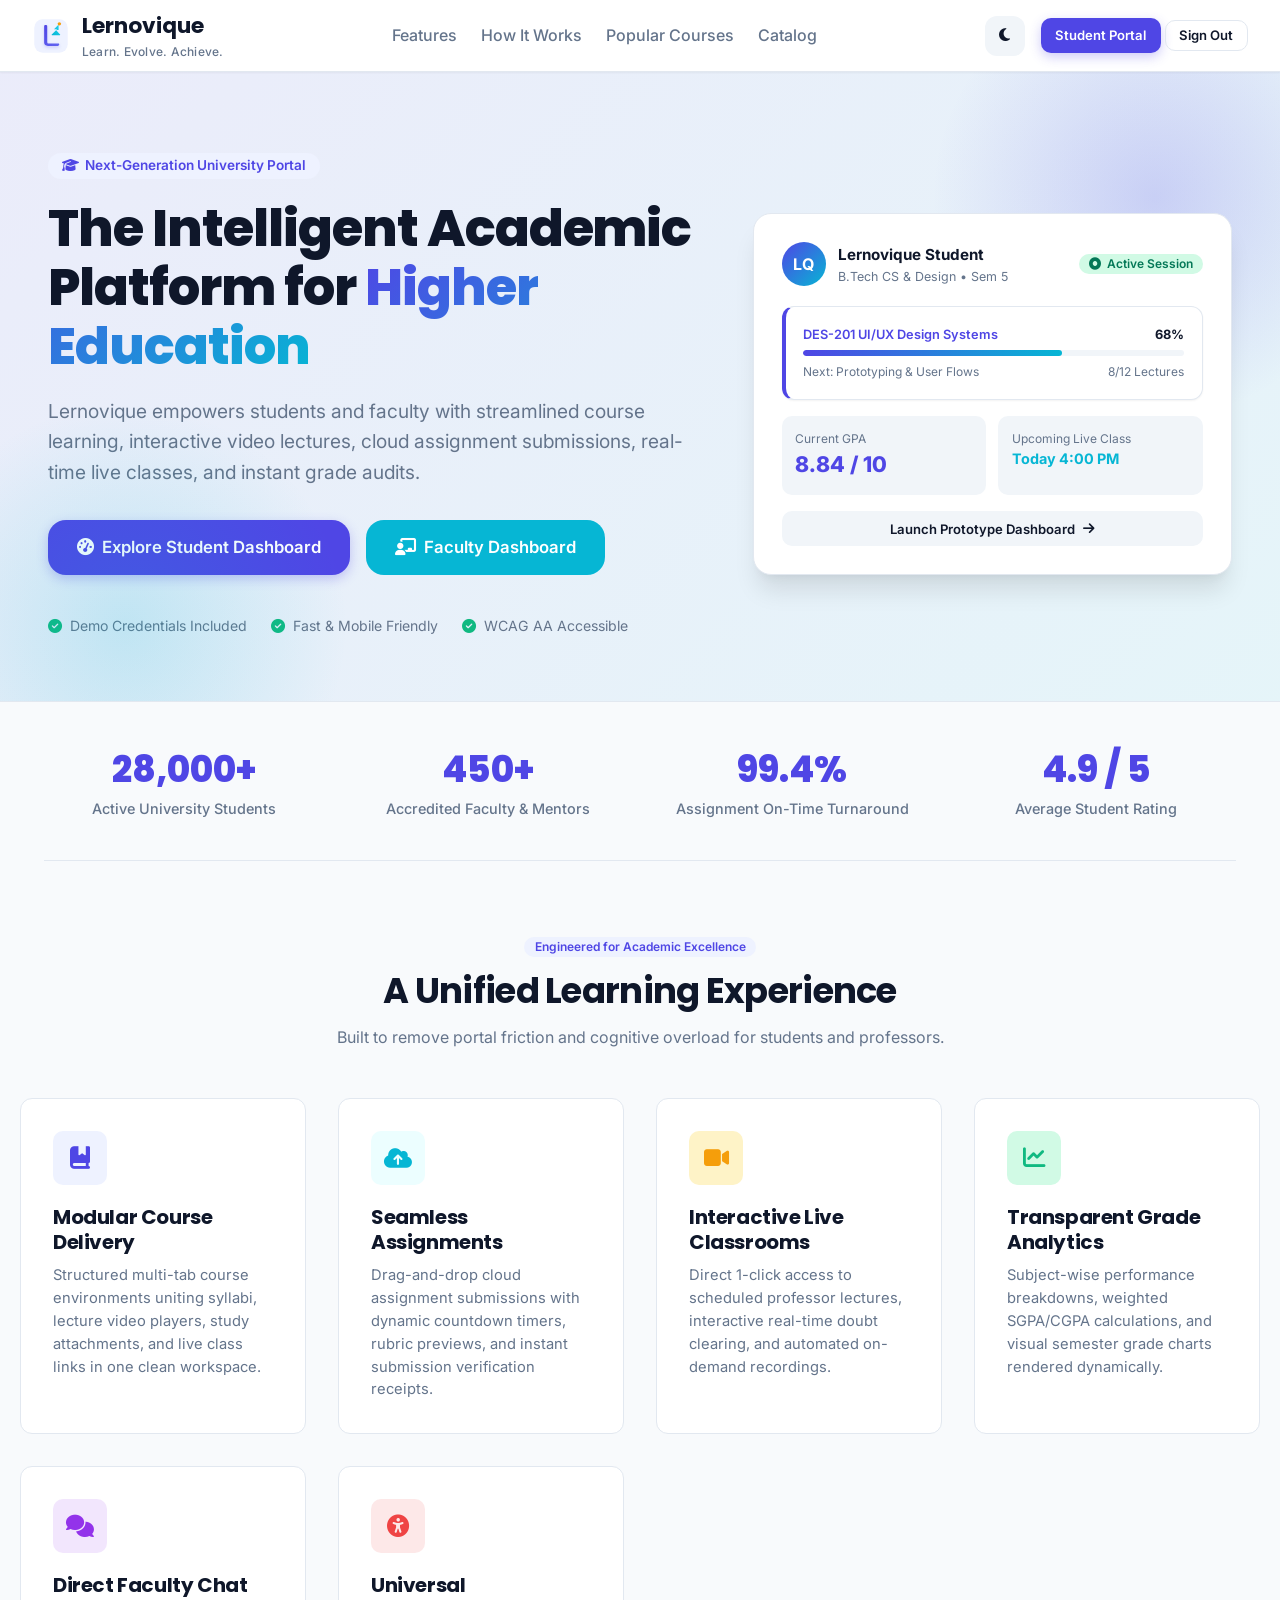
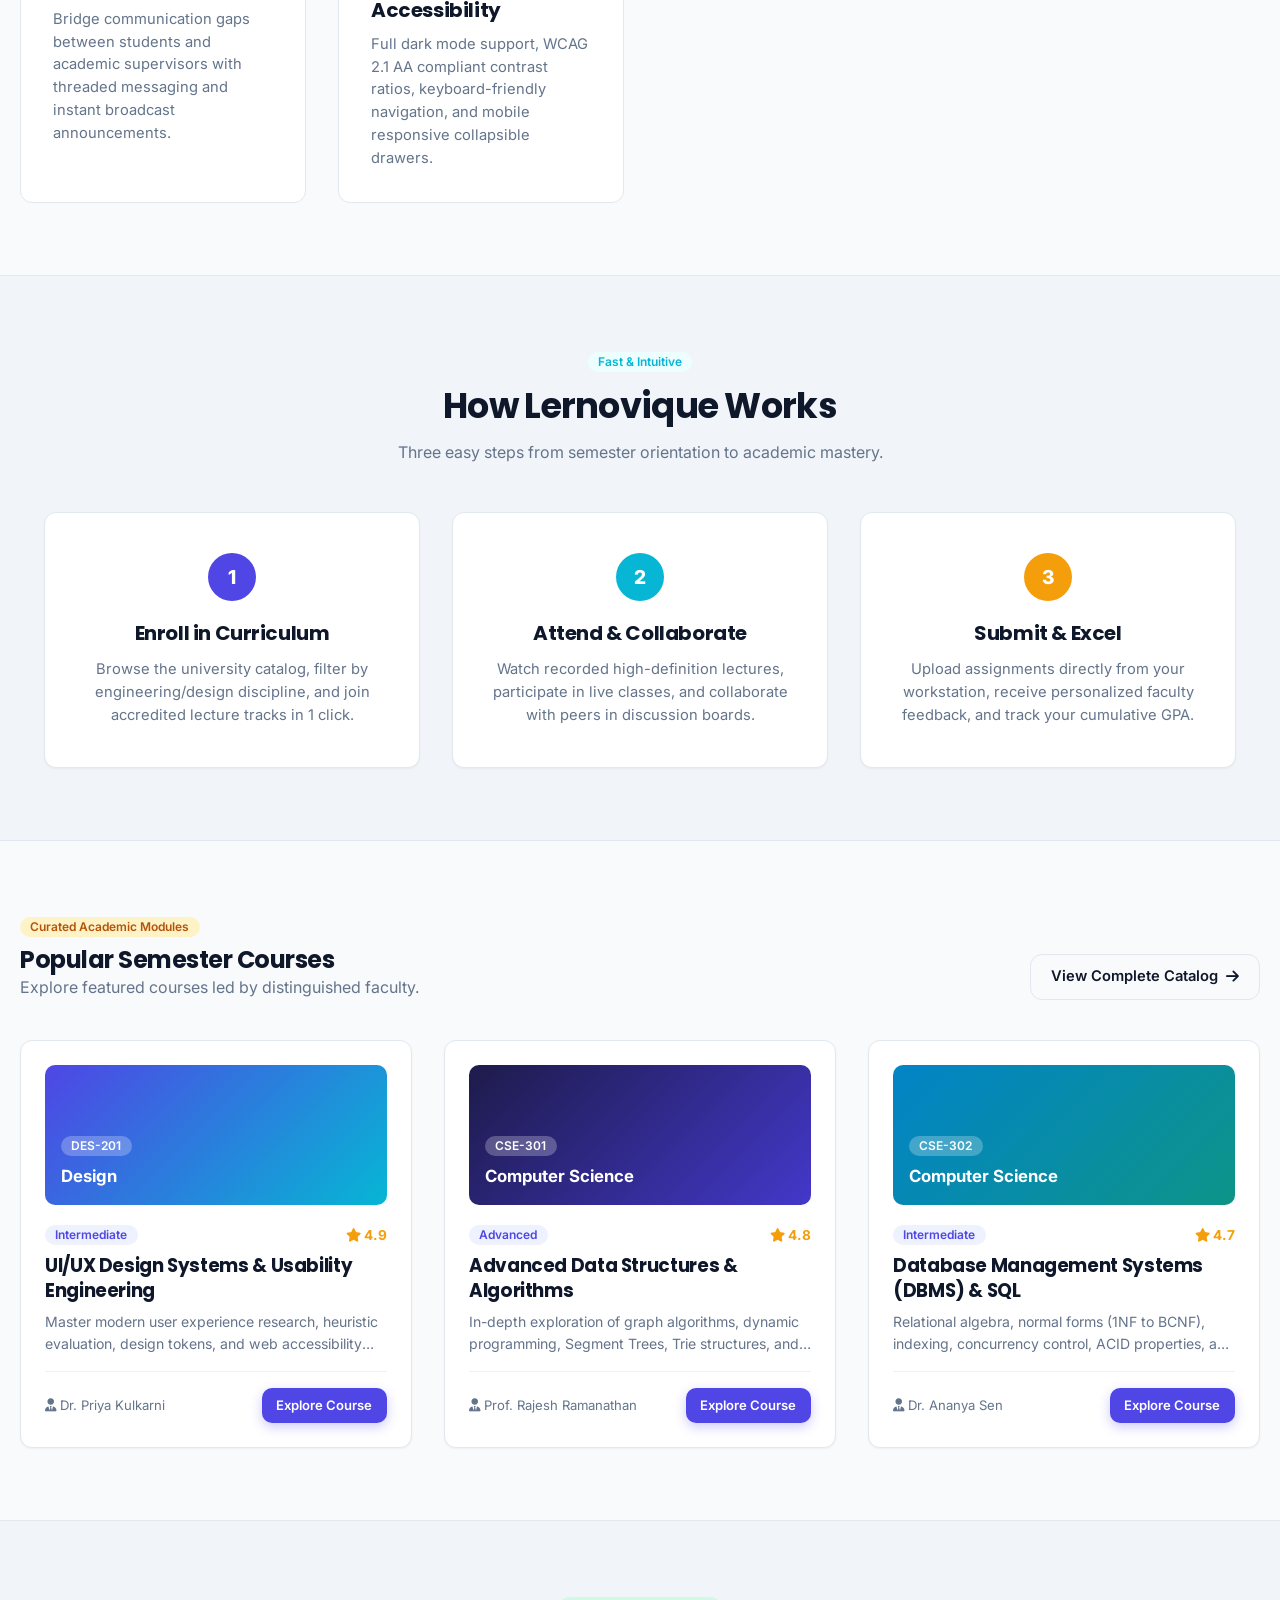
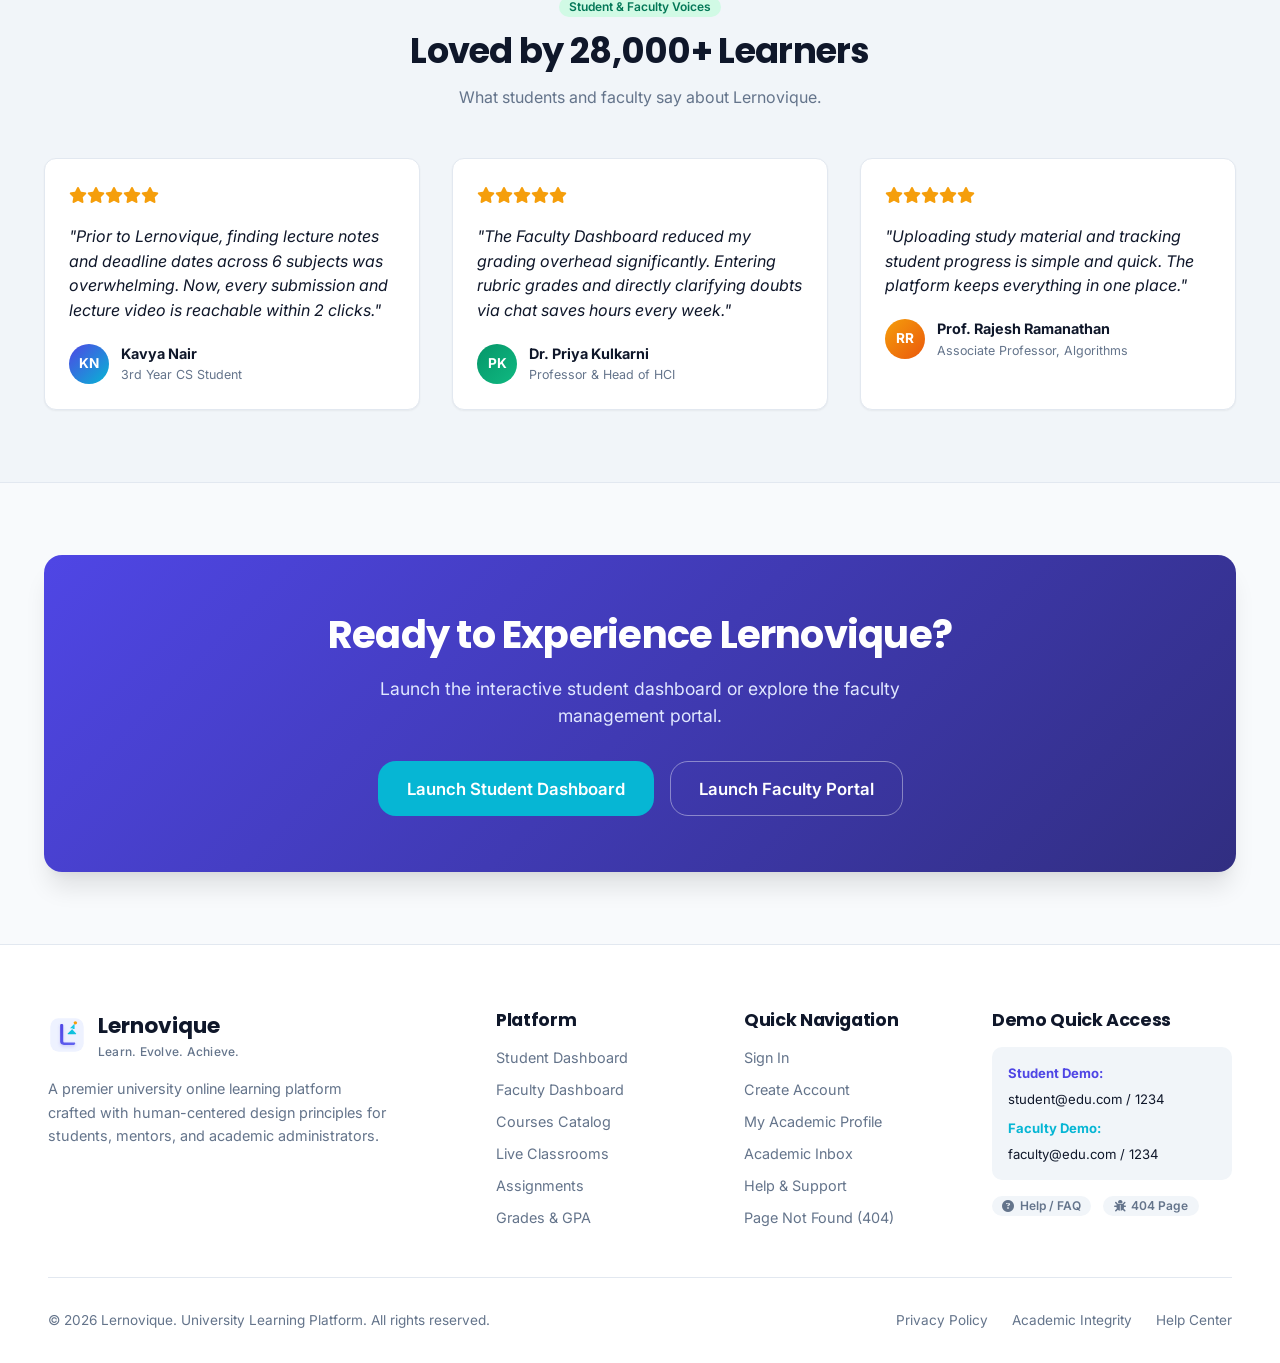
==== commit e36f0394: "Update Lernovique" ====
--- a/index.html
+++ b/index.html
@@ -269,7 +269,7 @@
             <i class="fa-solid fa-circle-check" style="color: var(--success);"></i> Demo Credentials Included
           </div>
           <div style="display: flex; align-items: center; gap: 0.5rem;">
-            <i class="fa-solid fa-circle-check" style="color: var(--success);"></i> Zero Build Setup
+            <i class="fa-solid fa-circle-check" style="color: var(--success);"></i> Fast & Mobile Friendly
           </div>
           <div style="display: flex; align-items: center; gap: 0.5rem;">
             <i class="fa-solid fa-circle-check" style="color: var(--success);"></i> WCAG AA Accessible
@@ -300,7 +300,7 @@
           </div>
           <div
             style="font-size: 0.75rem; color: var(--text-muted); margin-top: 0.4rem; display: flex; justify-content: space-between;">
-            <span>Next: Usability Testing & SUS Score</span>
+            <span>Next: Prototyping & User Flows</span>
             <span>8/12 Lectures</span>
           </div>
         </div>
@@ -342,7 +342,7 @@
       </div>
       <div class="stat-item">
         <div class="stat-number">4.9 / 5</div>
-        <div class="stat-label">Student Usability Rating (SUS)</div>
+        <div class="stat-label">Average Student Rating</div>
       </div>
     </div>
   </section>
@@ -352,8 +352,7 @@
     <div class="section-header">
       <span class="badge badge-primary" style="margin-bottom: 0.75rem;">Engineered for Academic Excellence</span>
       <h2>A Unified Learning Experience</h2>
-      <p style="color: var(--text-muted);">Designed after extensive contextual inquiry with university students and
-        professors to eliminate portal friction and cognitive overload.</p>
+      <p style="color: var(--text-muted);">Built to remove portal friction and cognitive overload for students and professors.</p>
     </div>
 
     <div class="features-grid">
@@ -492,7 +491,7 @@
       <div class="section-header">
         <span class="badge badge-success" style="margin-bottom: 0.75rem;">Student & Faculty Voices</span>
         <h2>Loved by 28,000+ Learners</h2>
-        <p style="color: var(--text-muted);">Real feedback collected during our university user research sessions.</p>
+        <p style="color: var(--text-muted);">What students and faculty say about Lernovique.</p>
       </div>
 
       <div style="display: grid; grid-template-columns: repeat(auto-fit, minmax(300px, 1fr)); gap: 2rem;">
@@ -539,8 +538,7 @@
               class="fa-solid fa-star"></i><i class="fa-solid fa-star"></i>
           </div>
           <p style="font-style: italic; color: var(--text-main); margin-bottom: 1.25rem;">
-            "The integrated design documentation and clear accessibility features make Lernovique stand out as an
-            exemplary case study in academic software engineering."
+            "Uploading study material and tracking student progress is simple and quick. The platform keeps everything in one place."
           </p>
           <div style="display: flex; align-items: center; gap: 0.75rem;">
             <div class="user-avatar"
@@ -609,7 +607,7 @@
             <li><a href="pages/profile.html" style="color: var(--text-muted);">My Academic Profile</a></li>
             <li><a href="pages/messages.html" style="color: var(--text-muted);">Academic Inbox</a></li>
             <li><a href="pages/help.html" style="color: var(--text-muted);">Help & Support</a></li>
-            <li><a href="pages/404.html" style="color: var(--text-muted);">System Diagnostics</a></li>
+            <li><a href="pages/404.html" style="color: var(--text-muted);">Page Not Found (404)</a></li>
           </ul>
         </div>
 
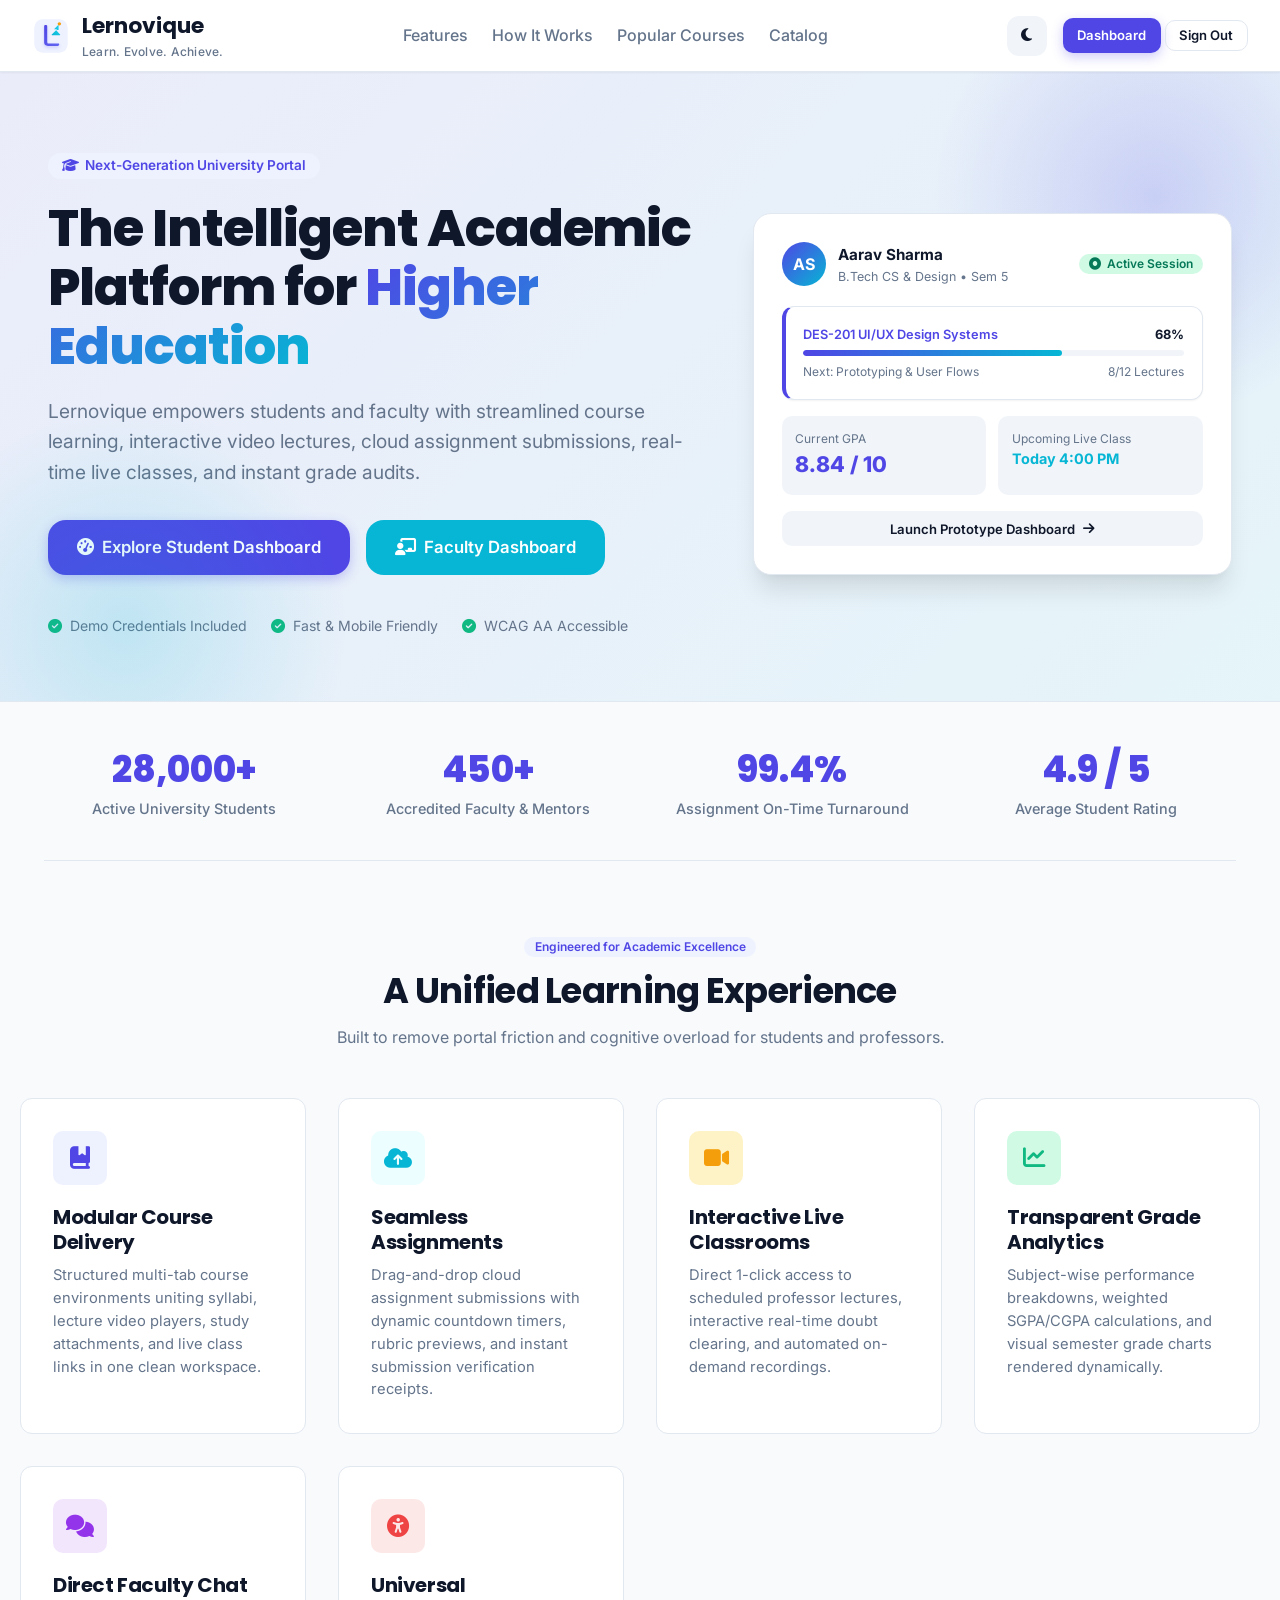
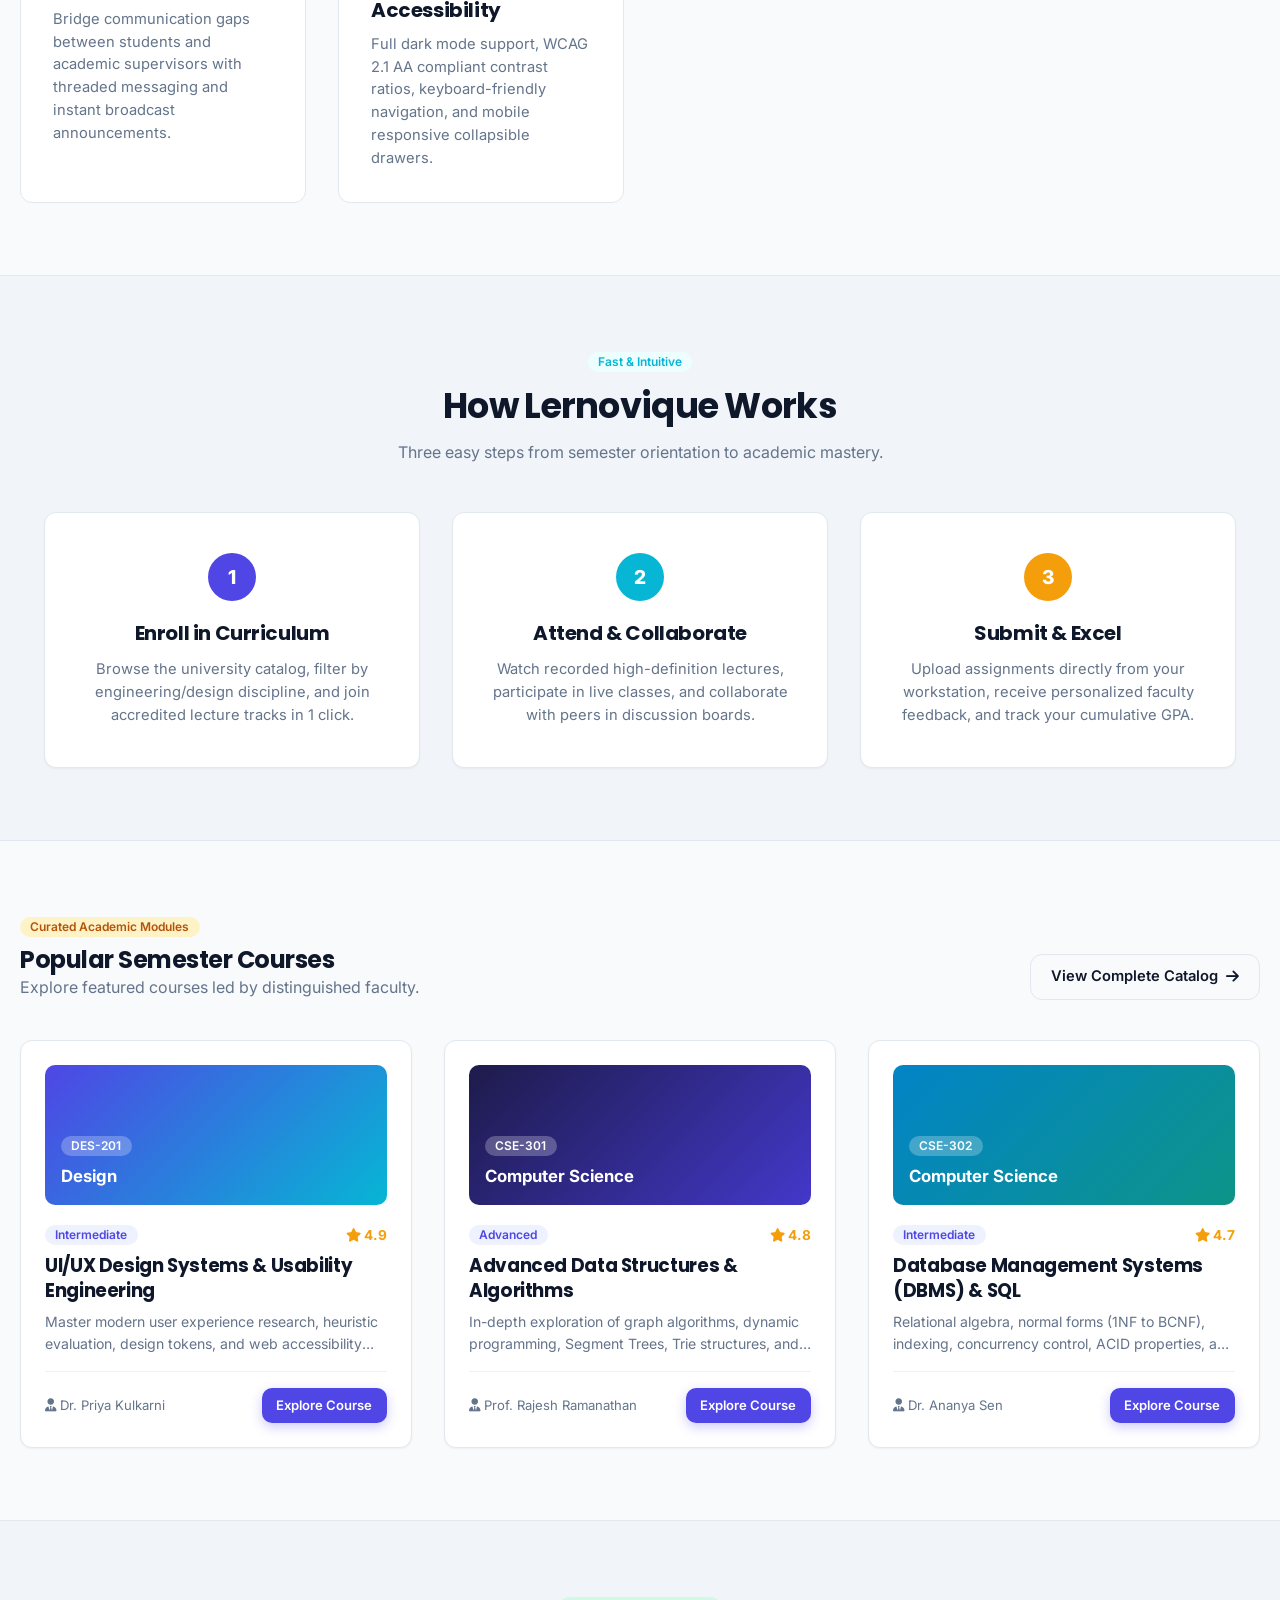
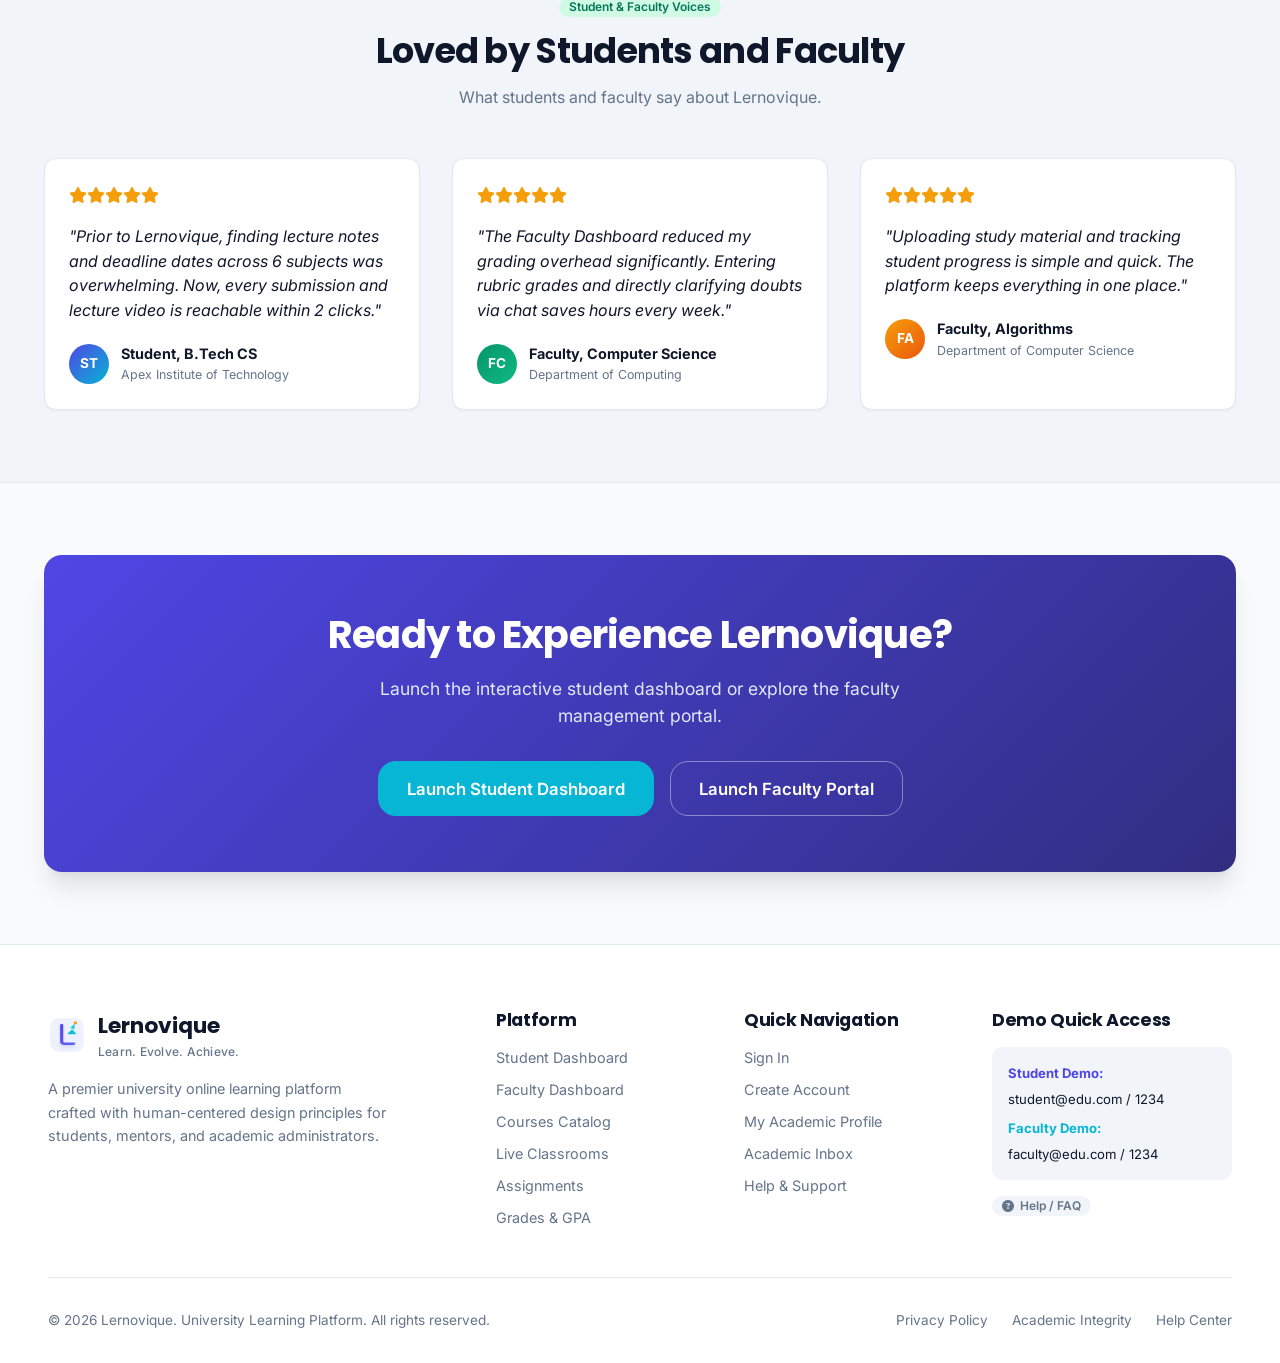
==== commit 0a094960: "Clean up landing page and navbar" ====
--- a/index.html
+++ b/index.html
@@ -231,8 +231,7 @@
       </div>
 
       <div class="auth-only" style="display: none; align-items: center; gap: 0.75rem;">
-        <a href="pages/dashboard.html" class="btn btn-primary btn-sm role-student-only">Student Portal</a>
-        <a href="pages/faculty-dashboard.html" class="btn btn-primary btn-sm role-faculty-only">Faculty Portal</a>
+        <a id="navDashboardBtn" href="pages/dashboard.html" class="btn btn-primary btn-sm">Dashboard</a>
         <button class="btn btn-outline btn-sm" onclick="handleLogout()">Sign Out</button>
       </div>
     </div>
@@ -281,9 +280,9 @@
       <div class="hero-card-preview">
         <div style="display: flex; justify-content: space-between; align-items: center; margin-bottom: 1.25rem;">
           <div style="display: flex; align-items: center; gap: 0.75rem;">
-            <div class="user-avatar" style="width: 44px; height: 44px; font-size: 1rem;">LQ</div>
+            <div class="user-avatar" style="width: 44px; height: 44px; font-size: 1rem;">DS</div>
             <div>
-              <div style="font-weight: 700; font-size: 0.95rem;">Lernovique Student</div>
+              <div style="font-weight: 700; font-size: 0.95rem;">Demo Student</div>
               <div style="font-size: 0.78rem; color: var(--text-muted);">B.Tech CS & Design • Sem 5</div>
             </div>
           </div>
@@ -490,7 +489,7 @@
     <div class="container">
       <div class="section-header">
         <span class="badge badge-success" style="margin-bottom: 0.75rem;">Student & Faculty Voices</span>
-        <h2>Loved by 28,000+ Learners</h2>
+        <h2>Loved by Students and Faculty</h2>
         <p style="color: var(--text-muted);">What students and faculty say about Lernovique.</p>
       </div>
 
@@ -505,10 +504,10 @@
             every submission and lecture video is reachable within 2 clicks."
           </p>
           <div style="display: flex; align-items: center; gap: 0.75rem;">
-            <div class="user-avatar" style="width: 40px; height: 40px;">KN</div>
+            <div class="user-avatar" style="width: 40px; height: 40px;">ST</div>
             <div>
-              <div style="font-weight: 700; font-size: 0.9rem;">Kavya Nair</div>
-              <div style="font-size: 0.78rem; color: var(--text-muted);">3rd Year CS Student</div>
+              <div style="font-weight: 700; font-size: 0.9rem;">Student, B.Tech CS</div>
+              <div style="font-size: 0.78rem; color: var(--text-muted);">Apex Institute of Technology</div>
             </div>
           </div>
         </div>
@@ -524,10 +523,10 @@
           </p>
           <div style="display: flex; align-items: center; gap: 0.75rem;">
             <div class="user-avatar"
-              style="width: 40px; height: 40px; background: linear-gradient(135deg, #059669, #10B981);">PK</div>
+              style="width: 40px; height: 40px; background: linear-gradient(135deg, #059669, #10B981);">FC</div>
             <div>
-              <div style="font-weight: 700; font-size: 0.9rem;">Dr. Priya Kulkarni</div>
-              <div style="font-size: 0.78rem; color: var(--text-muted);">Professor & Head of HCI</div>
+              <div style="font-weight: 700; font-size: 0.9rem;">Faculty, Computer Science</div>
+              <div style="font-size: 0.78rem; color: var(--text-muted);">Department of Computing</div>
             </div>
           </div>
         </div>
@@ -542,10 +541,10 @@
           </p>
           <div style="display: flex; align-items: center; gap: 0.75rem;">
             <div class="user-avatar"
-              style="width: 40px; height: 40px; background: linear-gradient(135deg, #F59E0B, #EA580C);">RR</div>
+              style="width: 40px; height: 40px; background: linear-gradient(135deg, #F59E0B, #EA580C);">FA</div>
             <div>
-              <div style="font-weight: 700; font-size: 0.9rem;">Prof. Rajesh Ramanathan</div>
-              <div style="font-size: 0.78rem; color: var(--text-muted);">Associate Professor, Algorithms</div>
+              <div style="font-weight: 700; font-size: 0.9rem;">Faculty, Algorithms</div>
+              <div style="font-size: 0.78rem; color: var(--text-muted);">Department of Computer Science</div>
             </div>
           </div>
         </div>
@@ -607,7 +606,6 @@
             <li><a href="pages/profile.html" style="color: var(--text-muted);">My Academic Profile</a></li>
             <li><a href="pages/messages.html" style="color: var(--text-muted);">Academic Inbox</a></li>
             <li><a href="pages/help.html" style="color: var(--text-muted);">Help & Support</a></li>
-            <li><a href="pages/404.html" style="color: var(--text-muted);">Page Not Found (404)</a></li>
           </ul>
         </div>
 
@@ -624,7 +622,6 @@
           <div style="display: flex; gap: 0.75rem;">
             <a href="pages/help.html" class="badge badge-subtle"><i class="fa-solid fa-circle-question"></i> Help /
               FAQ</a>
-            <a href="pages/404.html" class="badge badge-subtle"><i class="fa-solid fa-bug"></i> 404 Page</a>
           </div>
         </div>
       </div>
@@ -633,8 +630,8 @@
         style="border-top: 1px solid var(--border-color); padding-top: 2rem; display: flex; justify-content: space-between; align-items: center; flex-wrap: wrap; gap: 1rem; font-size: 0.85rem; color: var(--text-muted);">
         <div>&copy; 2026 Lernovique. University Learning Platform. All rights reserved.</div>
         <div style="display: flex; gap: 1.5rem;">
-          <a href="pages/help.html" style="color: var(--text-muted);">Privacy Policy</a>
-          <a href="pages/help.html" style="color: var(--text-muted);">Academic Integrity</a>
+          <a href="pages/help.html#privacy-policy" style="color: var(--text-muted);">Privacy Policy</a>
+          <a href="pages/help.html#academic-integrity" style="color: var(--text-muted);">Academic Integrity</a>
           <a href="pages/help.html" style="color: var(--text-muted);">Help Center</a>
         </div>
       </div>
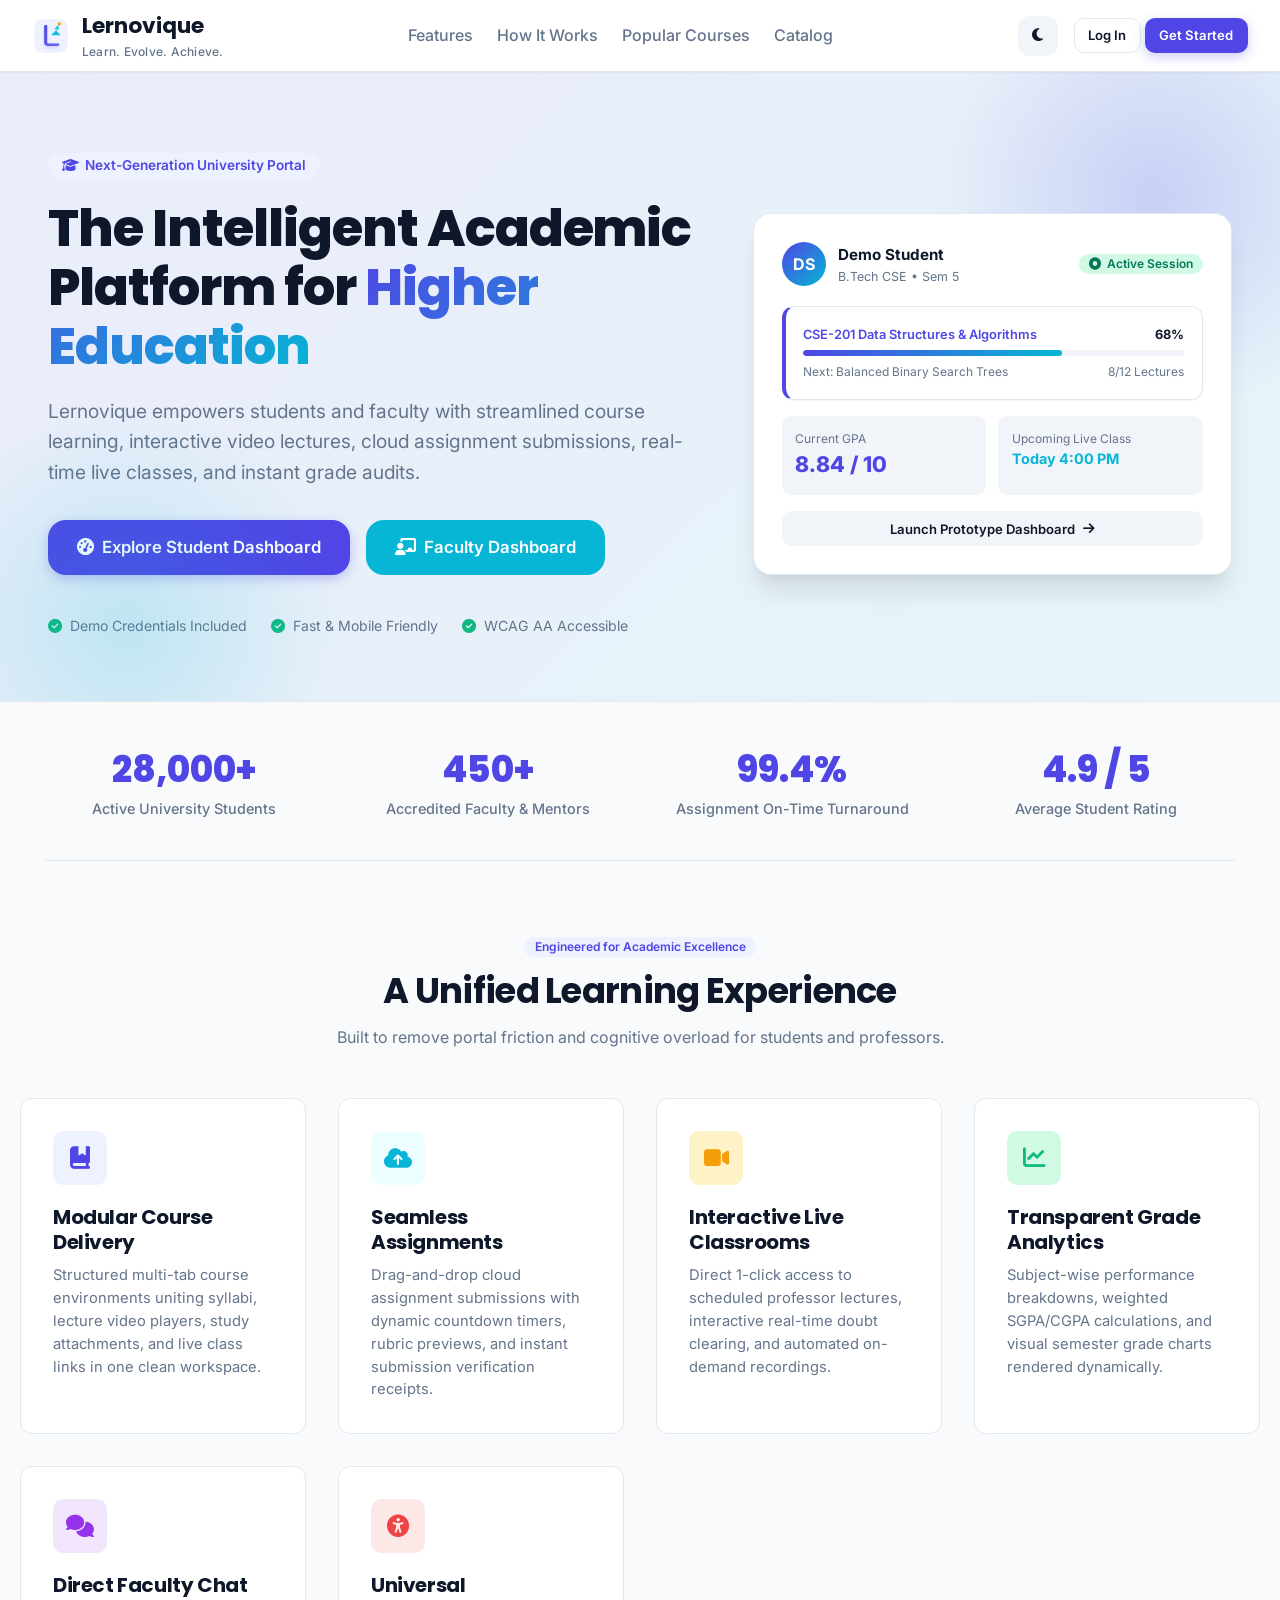
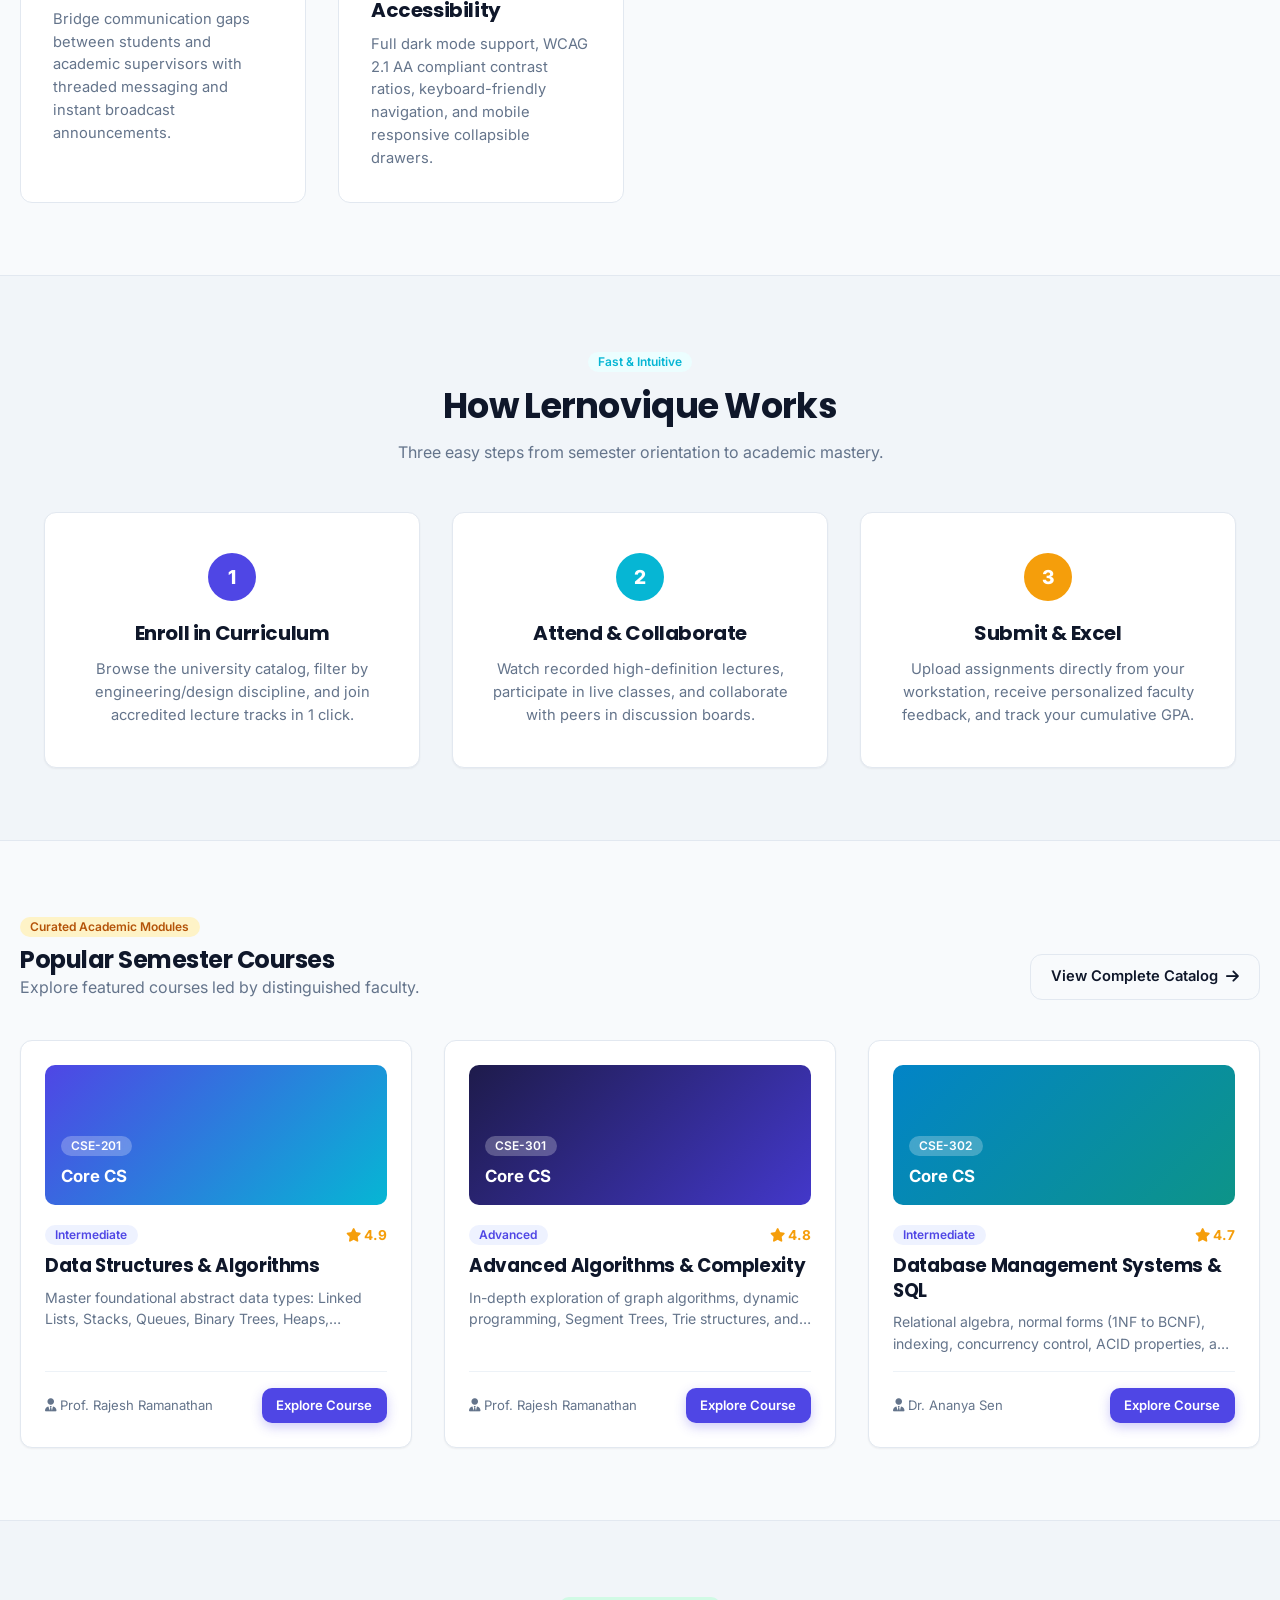
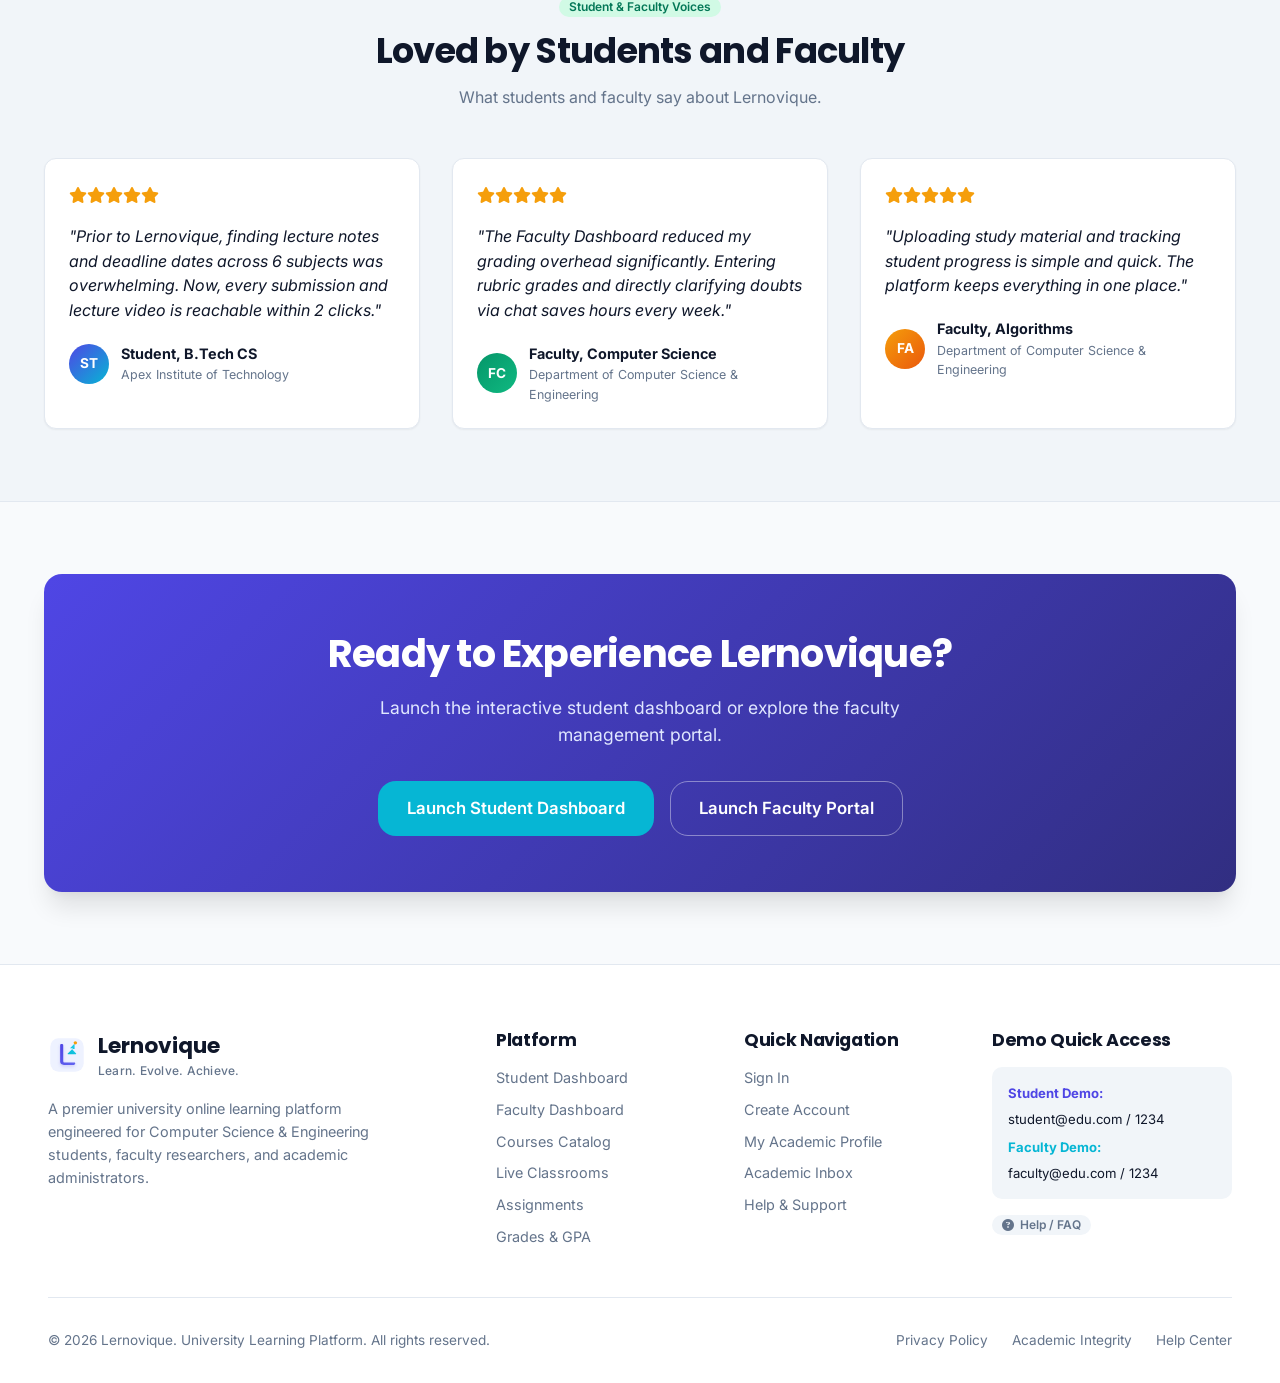
==== commit 0644467b: "Fix guest session and make platform CSE-only" ====
--- a/index.html
+++ b/index.html
@@ -255,10 +255,10 @@
         </p>
 
         <div class="hero-cta-group">
-          <a href="pages/dashboard.html" class="btn btn-primary btn-lg">
+          <a href="pages/dashboard.html" data-landing-cta="student" class="btn btn-primary btn-lg">
             <i class="fa-solid fa-gauge-high"></i> Explore Student Dashboard
           </a>
-          <a href="pages/faculty-dashboard.html" class="btn btn-secondary btn-lg">
+          <a href="pages/faculty-dashboard.html" data-landing-cta="faculty" class="btn btn-secondary btn-lg">
             <i class="fa-solid fa-chalkboard-user"></i> Faculty Dashboard
           </a>
         </div>
@@ -283,7 +283,7 @@
             <div class="user-avatar" style="width: 44px; height: 44px; font-size: 1rem;">DS</div>
             <div>
               <div style="font-weight: 700; font-size: 0.95rem;">Demo Student</div>
-              <div style="font-size: 0.78rem; color: var(--text-muted);">B.Tech CS & Design • Sem 5</div>
+              <div style="font-size: 0.78rem; color: var(--text-muted);">B.Tech CSE • Sem 5</div>
             </div>
           </div>
           <span class="badge badge-success"><i class="fa-solid fa-circle-dot"></i> Active Session</span>
@@ -291,7 +291,7 @@
 
         <div class="card" style="margin-bottom: 1rem; border-left: 4px solid var(--primary); padding: 1.1rem;">
           <div style="display: flex; justify-content: space-between; font-size: 0.8rem; margin-bottom: 0.35rem;">
-            <span style="font-weight: 600; color: var(--primary);">DES-201 UI/UX Design Systems</span>
+            <span style="font-weight: 600; color: var(--primary);">CSE-201 Data Structures & Algorithms</span>
             <span style="font-weight: 700;">68%</span>
           </div>
           <div class="progress-bar-container" style="height: 6px;">
@@ -299,7 +299,7 @@
           </div>
           <div
             style="font-size: 0.75rem; color: var(--text-muted); margin-top: 0.4rem; display: flex; justify-content: space-between;">
-            <span>Next: Prototyping & User Flows</span>
+            <span>Next: Balanced Binary Search Trees</span>
             <span>8/12 Lectures</span>
           </div>
         </div>
@@ -316,7 +316,7 @@
         </div>
 
         <div style="text-align: center;">
-          <a href="pages/dashboard.html" class="btn btn-subtle btn-sm" style="width: 100%;">
+          <a href="pages/dashboard.html" data-landing-cta="student" class="btn btn-subtle btn-sm" style="width: 100%;">
             Launch Prototype Dashboard <i class="fa-solid fa-arrow-right"></i>
           </a>
         </div>
@@ -526,7 +526,7 @@
               style="width: 40px; height: 40px; background: linear-gradient(135deg, #059669, #10B981);">FC</div>
             <div>
               <div style="font-weight: 700; font-size: 0.9rem;">Faculty, Computer Science</div>
-              <div style="font-size: 0.78rem; color: var(--text-muted);">Department of Computing</div>
+              <div style="font-size: 0.78rem; color: var(--text-muted);">Department of Computer Science & Engineering</div>
             </div>
           </div>
         </div>
@@ -544,7 +544,7 @@
               style="width: 40px; height: 40px; background: linear-gradient(135deg, #F59E0B, #EA580C);">FA</div>
             <div>
               <div style="font-weight: 700; font-size: 0.9rem;">Faculty, Algorithms</div>
-              <div style="font-size: 0.78rem; color: var(--text-muted);">Department of Computer Science</div>
+              <div style="font-size: 0.78rem; color: var(--text-muted);">Department of Computer Science & Engineering</div>
             </div>
           </div>
         </div>
@@ -561,8 +561,8 @@
         Launch the interactive student dashboard or explore the faculty management portal.
       </p>
       <div style="display: flex; justify-content: center; gap: 1rem; flex-wrap: wrap;">
-        <a href="pages/dashboard.html" class="btn btn-secondary btn-lg">Launch Student Dashboard</a>
-        <a href="pages/faculty-dashboard.html" class="btn btn-outline btn-lg"
+        <a href="pages/dashboard.html" data-landing-cta="student" class="btn btn-secondary btn-lg">Launch Student Dashboard</a>
+        <a href="pages/faculty-dashboard.html" data-landing-cta="faculty" class="btn btn-outline btn-lg"
           style="color: #FFFFFF; border-color: rgba(255,255,255,0.4);">Launch Faculty Portal</a>
       </div>
     </div>
@@ -581,8 +581,8 @@
             </div>
           </div>
           <p style="color: var(--text-muted); font-size: 0.9rem; line-height: 1.6; max-width: 340px;">
-            A premier university online learning platform crafted with human-centered design principles for students,
-            mentors, and academic administrators.
+            A premier university online learning platform engineered for Computer Science & Engineering students,
+            faculty researchers, and academic administrators.
           </p>
         </div>
 
